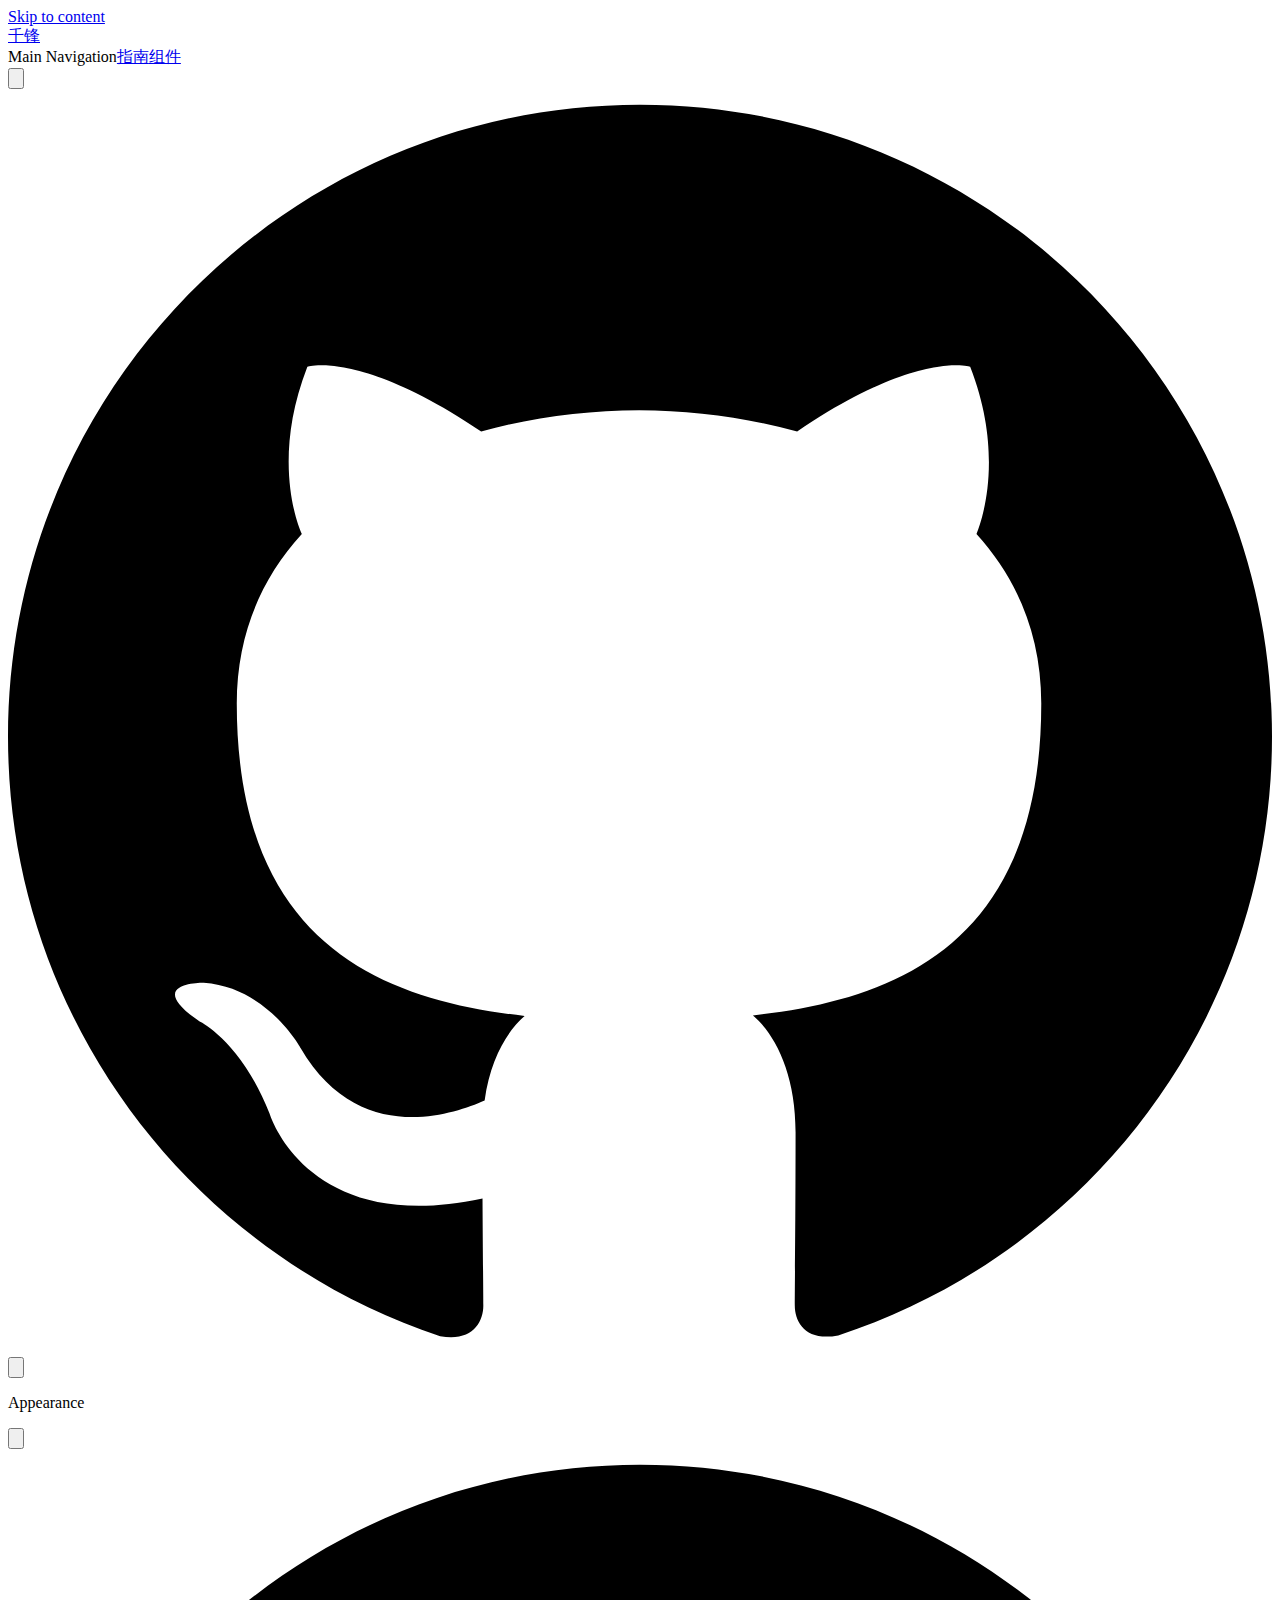
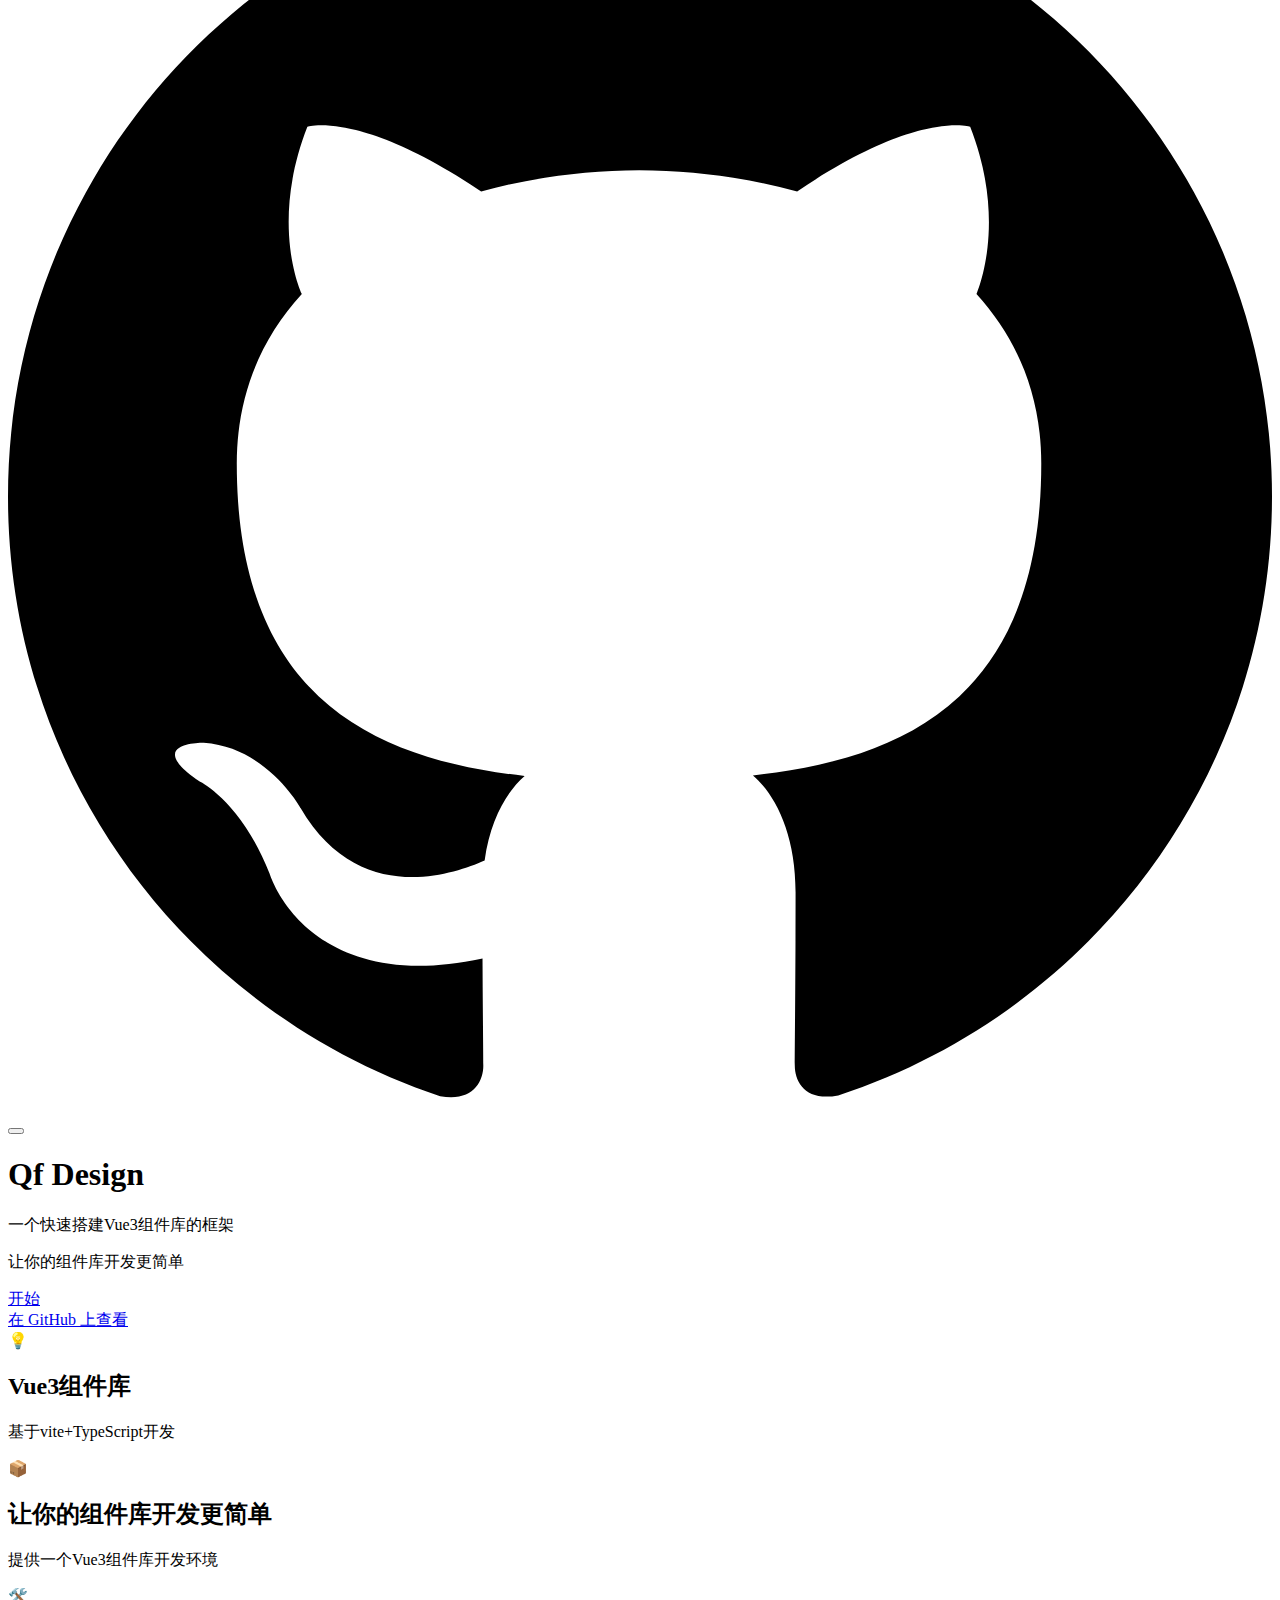
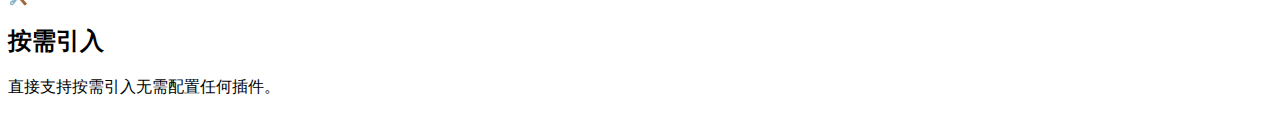
==== index.html @ 6aa97a9f "deploy" ====
<!DOCTYPE html>
<html lang="en-US" dir="ltr">
  <head>
    <meta charset="utf-8">
    <meta name="viewport" content="width=device-width,initial-scale=1">
    <title>Qf Design | 一个快速搭建Vue3组件库的框架</title>
    <meta name="description" content="A VitePress site">
    <link rel="preload stylesheet" href="/docs/assets/style.9207fbe6.css" as="style">
    
    <script type="module" src="/docs/assets/app.7f18fb11.js"></script>
    <link rel="preload" href="/docs/assets/inter-roman-latin.2ed14f66.woff2" as="font" type="font/woff2" crossorigin="">
    <link rel="modulepreload" href="/docs/assets/chunks/framework.ab073e9e.js">
    <link rel="modulepreload" href="/docs/assets/chunks/theme.0a90438f.js">
    <link rel="modulepreload" href="/docs/assets/index.md.1d6c81f4.lean.js">
    <script id="check-dark-light">(()=>{const e=localStorage.getItem("vitepress-theme-appearance")||"",a=window.matchMedia("(prefers-color-scheme: dark)").matches;(!e||e==="auto"?a:e==="dark")&&document.documentElement.classList.add("dark")})();</script>
  </head>
  <body>
    <div id="app"><div class="Layout" data-v-255ec12d><!--[--><!--]--><!--[--><span tabindex="-1" data-v-ae3e3f51></span><a href="#VPContent" class="VPSkipLink visually-hidden" data-v-ae3e3f51> Skip to content </a><!--]--><!----><header class="VPNav" data-v-255ec12d data-v-7e5bc4a5><div class="VPNavBar top" data-v-7e5bc4a5 data-v-0937f67c><div class="container" data-v-0937f67c><div class="title" data-v-0937f67c><div class="VPNavBarTitle" data-v-0937f67c data-v-86d1bed8><a class="title" href="/docs/" data-v-86d1bed8><!--[--><!--]--><!----><!--[-->千锋<!--]--><!--[--><!--]--></a></div></div><div class="content" data-v-0937f67c><div class="curtain" data-v-0937f67c></div><div class="content-body" data-v-0937f67c><!--[--><!--]--><div class="VPNavBarSearch search" style="--vp-meta-key:&#39;Meta&#39;;" data-v-0937f67c><!----></div><nav aria-labelledby="main-nav-aria-label" class="VPNavBarMenu menu" data-v-0937f67c data-v-7f418b0f><span id="main-nav-aria-label" class="visually-hidden" data-v-7f418b0f>Main Navigation</span><!--[--><!--[--><a class="VPLink link VPNavBarMenuLink" href="/docs/guild/installation.html" tabindex="0" data-v-7f418b0f data-v-0b525393><!--[--><span data-v-0b525393>指南</span><!--]--></a><!--]--><!--[--><a class="VPLink link VPNavBarMenuLink" href="/docs/components/button/" tabindex="0" data-v-7f418b0f data-v-0b525393><!--[--><span data-v-0b525393>组件</span><!--]--></a><!--]--><!--]--></nav><!----><div class="VPNavBarAppearance appearance" data-v-0937f67c data-v-f6a63727><button class="VPSwitch VPSwitchAppearance" type="button" role="switch" title="toggle dark mode" aria-checked="false" data-v-f6a63727 data-v-82b282f1 data-v-f3c41672><span class="check" data-v-f3c41672><span class="icon" data-v-f3c41672><!--[--><svg xmlns="http://www.w3.org/2000/svg" aria-hidden="true" focusable="false" viewbox="0 0 24 24" class="sun" data-v-82b282f1><path d="M12,18c-3.3,0-6-2.7-6-6s2.7-6,6-6s6,2.7,6,6S15.3,18,12,18zM12,8c-2.2,0-4,1.8-4,4c0,2.2,1.8,4,4,4c2.2,0,4-1.8,4-4C16,9.8,14.2,8,12,8z"></path><path d="M12,4c-0.6,0-1-0.4-1-1V1c0-0.6,0.4-1,1-1s1,0.4,1,1v2C13,3.6,12.6,4,12,4z"></path><path d="M12,24c-0.6,0-1-0.4-1-1v-2c0-0.6,0.4-1,1-1s1,0.4,1,1v2C13,23.6,12.6,24,12,24z"></path><path d="M5.6,6.6c-0.3,0-0.5-0.1-0.7-0.3L3.5,4.9c-0.4-0.4-0.4-1,0-1.4s1-0.4,1.4,0l1.4,1.4c0.4,0.4,0.4,1,0,1.4C6.2,6.5,5.9,6.6,5.6,6.6z"></path><path d="M19.8,20.8c-0.3,0-0.5-0.1-0.7-0.3l-1.4-1.4c-0.4-0.4-0.4-1,0-1.4s1-0.4,1.4,0l1.4,1.4c0.4,0.4,0.4,1,0,1.4C20.3,20.7,20,20.8,19.8,20.8z"></path><path d="M3,13H1c-0.6,0-1-0.4-1-1s0.4-1,1-1h2c0.6,0,1,0.4,1,1S3.6,13,3,13z"></path><path d="M23,13h-2c-0.6,0-1-0.4-1-1s0.4-1,1-1h2c0.6,0,1,0.4,1,1S23.6,13,23,13z"></path><path d="M4.2,20.8c-0.3,0-0.5-0.1-0.7-0.3c-0.4-0.4-0.4-1,0-1.4l1.4-1.4c0.4-0.4,1-0.4,1.4,0s0.4,1,0,1.4l-1.4,1.4C4.7,20.7,4.5,20.8,4.2,20.8z"></path><path d="M18.4,6.6c-0.3,0-0.5-0.1-0.7-0.3c-0.4-0.4-0.4-1,0-1.4l1.4-1.4c0.4-0.4,1-0.4,1.4,0s0.4,1,0,1.4l-1.4,1.4C18.9,6.5,18.6,6.6,18.4,6.6z"></path></svg><svg xmlns="http://www.w3.org/2000/svg" aria-hidden="true" focusable="false" viewbox="0 0 24 24" class="moon" data-v-82b282f1><path d="M12.1,22c-0.3,0-0.6,0-0.9,0c-5.5-0.5-9.5-5.4-9-10.9c0.4-4.8,4.2-8.6,9-9c0.4,0,0.8,0.2,1,0.5c0.2,0.3,0.2,0.8-0.1,1.1c-2,2.7-1.4,6.4,1.3,8.4c2.1,1.6,5,1.6,7.1,0c0.3-0.2,0.7-0.3,1.1-0.1c0.3,0.2,0.5,0.6,0.5,1c-0.2,2.7-1.5,5.1-3.6,6.8C16.6,21.2,14.4,22,12.1,22zM9.3,4.4c-2.9,1-5,3.6-5.2,6.8c-0.4,4.4,2.8,8.3,7.2,8.7c2.1,0.2,4.2-0.4,5.8-1.8c1.1-0.9,1.9-2.1,2.4-3.4c-2.5,0.9-5.3,0.5-7.5-1.1C9.2,11.4,8.1,7.7,9.3,4.4z"></path></svg><!--]--></span></span></button></div><div class="VPSocialLinks VPNavBarSocialLinks social-links" data-v-0937f67c data-v-0394ad82 data-v-7bc22406><!--[--><a class="VPSocialLink no-icon" href="https://github.com/qddidi/easyest" aria-label="github" target="_blank" rel="noopener" data-v-7bc22406 data-v-f80f8133><svg role="img" viewBox="0 0 24 24" xmlns="http://www.w3.org/2000/svg"><title>GitHub</title><path d="M12 .297c-6.63 0-12 5.373-12 12 0 5.303 3.438 9.8 8.205 11.385.6.113.82-.258.82-.577 0-.285-.01-1.04-.015-2.04-3.338.724-4.042-1.61-4.042-1.61C4.422 18.07 3.633 17.7 3.633 17.7c-1.087-.744.084-.729.084-.729 1.205.084 1.838 1.236 1.838 1.236 1.07 1.835 2.809 1.305 3.495.998.108-.776.417-1.305.76-1.605-2.665-.3-5.466-1.332-5.466-5.93 0-1.31.465-2.38 1.235-3.22-.135-.303-.54-1.523.105-3.176 0 0 1.005-.322 3.3 1.23.96-.267 1.98-.399 3-.405 1.02.006 2.04.138 3 .405 2.28-1.552 3.285-1.23 3.285-1.23.645 1.653.24 2.873.12 3.176.765.84 1.23 1.91 1.23 3.22 0 4.61-2.805 5.625-5.475 5.92.42.36.81 1.096.81 2.22 0 1.606-.015 2.896-.015 3.286 0 .315.21.69.825.57C20.565 22.092 24 17.592 24 12.297c0-6.627-5.373-12-12-12"/></svg></a><!--]--></div><div class="VPFlyout VPNavBarExtra extra" data-v-0937f67c data-v-40855f84 data-v-a7b5672a><button type="button" class="button" aria-haspopup="true" aria-expanded="false" aria-label="extra navigation" data-v-a7b5672a><svg xmlns="http://www.w3.org/2000/svg" aria-hidden="true" focusable="false" viewbox="0 0 24 24" class="icon" data-v-a7b5672a><circle cx="12" cy="12" r="2"></circle><circle cx="19" cy="12" r="2"></circle><circle cx="5" cy="12" r="2"></circle></svg></button><div class="menu" data-v-a7b5672a><div class="VPMenu" data-v-a7b5672a data-v-e7ea1737><!----><!--[--><!--[--><!----><div class="group" data-v-40855f84><div class="item appearance" data-v-40855f84><p class="label" data-v-40855f84>Appearance</p><div class="appearance-action" data-v-40855f84><button class="VPSwitch VPSwitchAppearance" type="button" role="switch" title="toggle dark mode" aria-checked="false" data-v-40855f84 data-v-82b282f1 data-v-f3c41672><span class="check" data-v-f3c41672><span class="icon" data-v-f3c41672><!--[--><svg xmlns="http://www.w3.org/2000/svg" aria-hidden="true" focusable="false" viewbox="0 0 24 24" class="sun" data-v-82b282f1><path d="M12,18c-3.3,0-6-2.7-6-6s2.7-6,6-6s6,2.7,6,6S15.3,18,12,18zM12,8c-2.2,0-4,1.8-4,4c0,2.2,1.8,4,4,4c2.2,0,4-1.8,4-4C16,9.8,14.2,8,12,8z"></path><path d="M12,4c-0.6,0-1-0.4-1-1V1c0-0.6,0.4-1,1-1s1,0.4,1,1v2C13,3.6,12.6,4,12,4z"></path><path d="M12,24c-0.6,0-1-0.4-1-1v-2c0-0.6,0.4-1,1-1s1,0.4,1,1v2C13,23.6,12.6,24,12,24z"></path><path d="M5.6,6.6c-0.3,0-0.5-0.1-0.7-0.3L3.5,4.9c-0.4-0.4-0.4-1,0-1.4s1-0.4,1.4,0l1.4,1.4c0.4,0.4,0.4,1,0,1.4C6.2,6.5,5.9,6.6,5.6,6.6z"></path><path d="M19.8,20.8c-0.3,0-0.5-0.1-0.7-0.3l-1.4-1.4c-0.4-0.4-0.4-1,0-1.4s1-0.4,1.4,0l1.4,1.4c0.4,0.4,0.4,1,0,1.4C20.3,20.7,20,20.8,19.8,20.8z"></path><path d="M3,13H1c-0.6,0-1-0.4-1-1s0.4-1,1-1h2c0.6,0,1,0.4,1,1S3.6,13,3,13z"></path><path d="M23,13h-2c-0.6,0-1-0.4-1-1s0.4-1,1-1h2c0.6,0,1,0.4,1,1S23.6,13,23,13z"></path><path d="M4.2,20.8c-0.3,0-0.5-0.1-0.7-0.3c-0.4-0.4-0.4-1,0-1.4l1.4-1.4c0.4-0.4,1-0.4,1.4,0s0.4,1,0,1.4l-1.4,1.4C4.7,20.7,4.5,20.8,4.2,20.8z"></path><path d="M18.4,6.6c-0.3,0-0.5-0.1-0.7-0.3c-0.4-0.4-0.4-1,0-1.4l1.4-1.4c0.4-0.4,1-0.4,1.4,0s0.4,1,0,1.4l-1.4,1.4C18.9,6.5,18.6,6.6,18.4,6.6z"></path></svg><svg xmlns="http://www.w3.org/2000/svg" aria-hidden="true" focusable="false" viewbox="0 0 24 24" class="moon" data-v-82b282f1><path d="M12.1,22c-0.3,0-0.6,0-0.9,0c-5.5-0.5-9.5-5.4-9-10.9c0.4-4.8,4.2-8.6,9-9c0.4,0,0.8,0.2,1,0.5c0.2,0.3,0.2,0.8-0.1,1.1c-2,2.7-1.4,6.4,1.3,8.4c2.1,1.6,5,1.6,7.1,0c0.3-0.2,0.7-0.3,1.1-0.1c0.3,0.2,0.5,0.6,0.5,1c-0.2,2.7-1.5,5.1-3.6,6.8C16.6,21.2,14.4,22,12.1,22zM9.3,4.4c-2.9,1-5,3.6-5.2,6.8c-0.4,4.4,2.8,8.3,7.2,8.7c2.1,0.2,4.2-0.4,5.8-1.8c1.1-0.9,1.9-2.1,2.4-3.4c-2.5,0.9-5.3,0.5-7.5-1.1C9.2,11.4,8.1,7.7,9.3,4.4z"></path></svg><!--]--></span></span></button></div></div></div><div class="group" data-v-40855f84><div class="item social-links" data-v-40855f84><div class="VPSocialLinks social-links-list" data-v-40855f84 data-v-7bc22406><!--[--><a class="VPSocialLink no-icon" href="https://github.com/qddidi/easyest" aria-label="github" target="_blank" rel="noopener" data-v-7bc22406 data-v-f80f8133><svg role="img" viewBox="0 0 24 24" xmlns="http://www.w3.org/2000/svg"><title>GitHub</title><path d="M12 .297c-6.63 0-12 5.373-12 12 0 5.303 3.438 9.8 8.205 11.385.6.113.82-.258.82-.577 0-.285-.01-1.04-.015-2.04-3.338.724-4.042-1.61-4.042-1.61C4.422 18.07 3.633 17.7 3.633 17.7c-1.087-.744.084-.729.084-.729 1.205.084 1.838 1.236 1.838 1.236 1.07 1.835 2.809 1.305 3.495.998.108-.776.417-1.305.76-1.605-2.665-.3-5.466-1.332-5.466-5.93 0-1.31.465-2.38 1.235-3.22-.135-.303-.54-1.523.105-3.176 0 0 1.005-.322 3.3 1.23.96-.267 1.98-.399 3-.405 1.02.006 2.04.138 3 .405 2.28-1.552 3.285-1.23 3.285-1.23.645 1.653.24 2.873.12 3.176.765.84 1.23 1.91 1.23 3.22 0 4.61-2.805 5.625-5.475 5.92.42.36.81 1.096.81 2.22 0 1.606-.015 2.896-.015 3.286 0 .315.21.69.825.57C20.565 22.092 24 17.592 24 12.297c0-6.627-5.373-12-12-12"/></svg></a><!--]--></div></div></div><!--]--><!--]--></div></div></div><!--[--><!--]--><button type="button" class="VPNavBarHamburger hamburger" aria-label="mobile navigation" aria-expanded="false" aria-controls="VPNavScreen" data-v-0937f67c data-v-e5dd9c1c><span class="container" data-v-e5dd9c1c><span class="top" data-v-e5dd9c1c></span><span class="middle" data-v-e5dd9c1c></span><span class="bottom" data-v-e5dd9c1c></span></span></button></div></div></div></div><!----></header><!----><!----><div class="VPContent is-home" id="VPContent" data-v-255ec12d data-v-669faec9><div class="VPHome" data-v-669faec9 data-v-d82743a8><!--[--><!--]--><div class="VPHero has-image VPHomeHero" data-v-d82743a8 data-v-da5d1713><div class="container" data-v-da5d1713><div class="main" data-v-da5d1713><!--[--><h1 class="name" data-v-da5d1713><span class="clip" data-v-da5d1713>Qf Design</span></h1><p class="text" data-v-da5d1713>一个快速搭建Vue3组件库的框架</p><p class="tagline" data-v-da5d1713>让你的组件库开发更简单</p><!--]--><div class="actions" data-v-da5d1713><!--[--><div class="action" data-v-da5d1713><a class="VPButton medium brand" href="/docs/guild/introduce.html" data-v-da5d1713 data-v-567ba664>开始</a></div><div class="action" data-v-da5d1713><a class="VPButton medium alt" href="https://github.com/qddidi/easyest" target="_blank" rel="noreferrer" data-v-da5d1713 data-v-567ba664>在 GitHub 上查看</a></div><!--]--></div></div><div class="image" data-v-da5d1713><div class="image-container" data-v-da5d1713><div class="image-bg" data-v-da5d1713></div><!--[--><!--[--><!--[--><!----><!----><!--]--><!--]--><!--]--></div></div></div></div><!--[--><!--]--><!--[--><!--]--><div class="VPFeatures VPHomeFeatures" data-v-d82743a8 data-v-39646fad><div class="container" data-v-39646fad><div class="items" data-v-39646fad><!--[--><div class="grid-3 item" data-v-39646fad><div class="VPLink no-icon VPFeature" data-v-39646fad data-v-33086751><!--[--><article class="box" data-v-33086751><div class="icon" data-v-33086751>💡</div><h2 class="title" data-v-33086751>Vue3组件库</h2><p class="details" data-v-33086751>基于vite+TypeScript开发</p><!----></article><!--]--></div></div><div class="grid-3 item" data-v-39646fad><div class="VPLink no-icon VPFeature" data-v-39646fad data-v-33086751><!--[--><article class="box" data-v-33086751><div class="icon" data-v-33086751>📦</div><h2 class="title" data-v-33086751>让你的组件库开发更简单</h2><p class="details" data-v-33086751>提供一个Vue3组件库开发环境</p><!----></article><!--]--></div></div><div class="grid-3 item" data-v-39646fad><div class="VPLink no-icon VPFeature" data-v-39646fad data-v-33086751><!--[--><article class="box" data-v-33086751><div class="icon" data-v-33086751>🛠️</div><h2 class="title" data-v-33086751>按需引入</h2><p class="details" data-v-33086751>直接支持按需引入无需配置任何插件。</p><!----></article><!--]--></div></div><!--]--></div></div></div><!--[--><!--]--><div style="position:relative;" data-v-d82743a8><div></div></div></div></div><!----><!--[--><!--]--></div></div>
    <script>window.__VP_HASH_MAP__=JSON.parse("{\"index.md\":\"1d6c81f4\",\"guild_index.md\":\"e2439c3f\",\"guild_installation.md\":\"ae4b064f\",\"components_button_index.md\":\"c9f81a16\"}");window.__VP_SITE_DATA__=JSON.parse("{\"lang\":\"en-US\",\"dir\":\"ltr\",\"title\":\"VitePress\",\"description\":\"A VitePress site\",\"base\":\"/docs/\",\"head\":[],\"appearance\":true,\"themeConfig\":{\"siteTitle\":\"千锋\",\"nav\":[{\"text\":\"指南\",\"link\":\"/guild/installation\"},{\"text\":\"组件\",\"link\":\"/components/button/\"}],\"sidebar\":{\"/guild/\":[{\"text\":\"基础\",\"items\":[{\"text\":\"安装\",\"link\":\"/guild/installation\"},{\"text\":\"快速开始\",\"link\":\"/guild/quickstart\"}]},{\"text\":\"进阶\",\"items\":[{\"text\":\"xx\",\"link\":\"/xx\"}]}],\"/components/\":[{\"text\":\"基础组件\",\"items\":[{\"text\":\"Button\",\"link\":\"/components/button\"}]}]},\"socialLinks\":[{\"icon\":\"github\",\"link\":\"https://github.com/qddidi/easyest\"}]},\"locales\":{},\"scrollOffset\":90,\"cleanUrls\":false}");</script>
    
  </body>
</html>
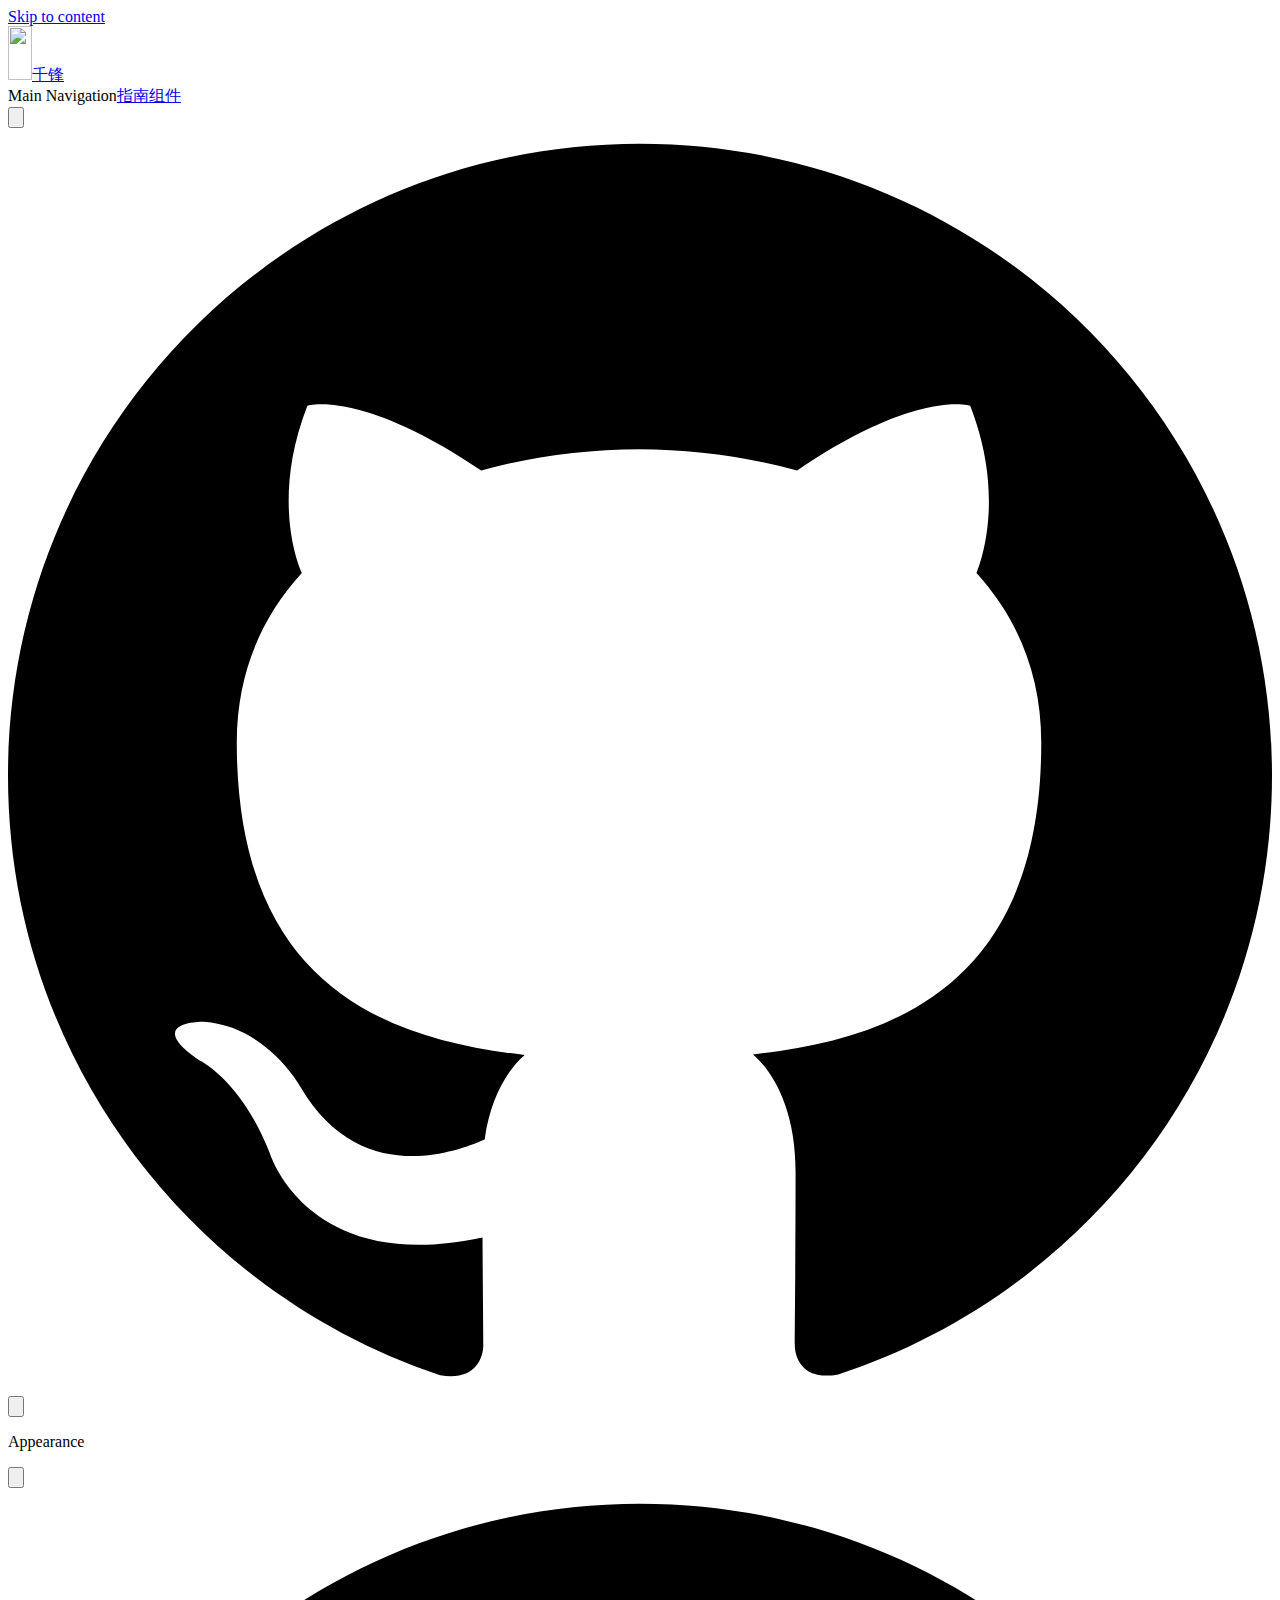
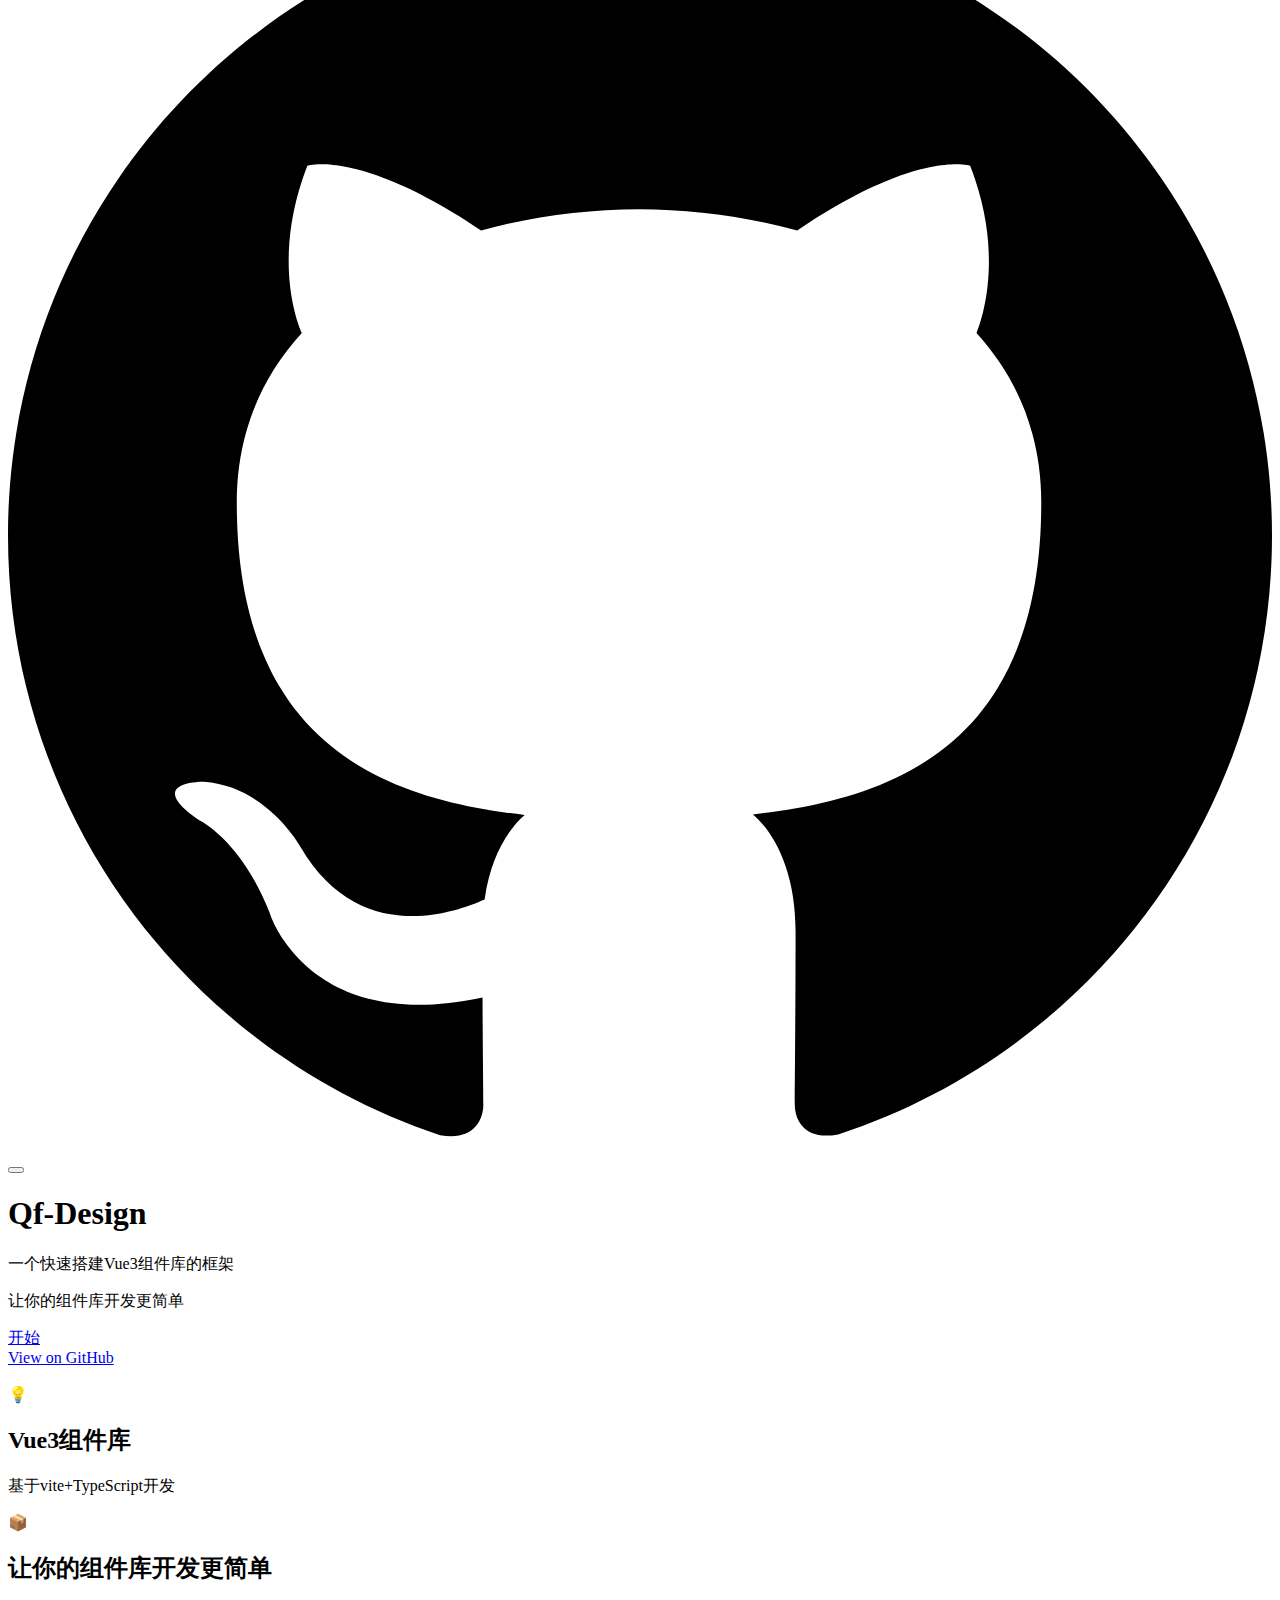
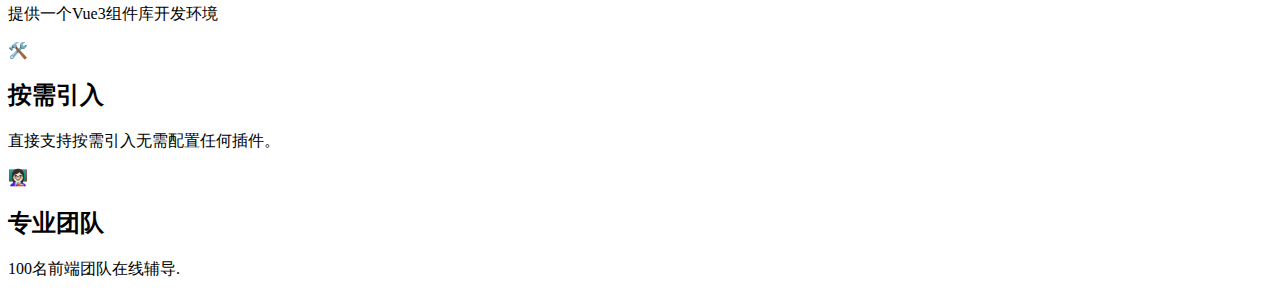
==== commit f5b81237: "deploy" ====
--- a/index.html
+++ b/index.html
@@ -3,20 +3,21 @@
   <head>
     <meta charset="utf-8">
     <meta name="viewport" content="width=device-width,initial-scale=1">
-    <title>Qf Design | 一个快速搭建Vue3组件库的框架</title>
+    <title>qf-design | VitePress</title>
     <meta name="description" content="A VitePress site">
-    <link rel="preload stylesheet" href="/docs/assets/style.9207fbe6.css" as="style">
+    <link rel="preload stylesheet" href="/docs/assets/style.b7a6410f.css" as="style">
     
     <script type="module" src="/docs/assets/app.7f18fb11.js"></script>
     <link rel="preload" href="/docs/assets/inter-roman-latin.2ed14f66.woff2" as="font" type="font/woff2" crossorigin="">
     <link rel="modulepreload" href="/docs/assets/chunks/framework.ab073e9e.js">
     <link rel="modulepreload" href="/docs/assets/chunks/theme.0a90438f.js">
-    <link rel="modulepreload" href="/docs/assets/index.md.1d6c81f4.lean.js">
+    <link rel="modulepreload" href="/docs/assets/index.md.2b18b510.lean.js">
+    <link rel="icon" href="/logo2.png">
     <script id="check-dark-light">(()=>{const e=localStorage.getItem("vitepress-theme-appearance")||"",a=window.matchMedia("(prefers-color-scheme: dark)").matches;(!e||e==="auto"?a:e==="dark")&&document.documentElement.classList.add("dark")})();</script>
   </head>
   <body>
-    <div id="app"><div class="Layout" data-v-255ec12d><!--[--><!--]--><!--[--><span tabindex="-1" data-v-ae3e3f51></span><a href="#VPContent" class="VPSkipLink visually-hidden" data-v-ae3e3f51> Skip to content </a><!--]--><!----><header class="VPNav" data-v-255ec12d data-v-7e5bc4a5><div class="VPNavBar top" data-v-7e5bc4a5 data-v-0937f67c><div class="container" data-v-0937f67c><div class="title" data-v-0937f67c><div class="VPNavBarTitle" data-v-0937f67c data-v-86d1bed8><a class="title" href="/docs/" data-v-86d1bed8><!--[--><!--]--><!----><!--[-->千锋<!--]--><!--[--><!--]--></a></div></div><div class="content" data-v-0937f67c><div class="curtain" data-v-0937f67c></div><div class="content-body" data-v-0937f67c><!--[--><!--]--><div class="VPNavBarSearch search" style="--vp-meta-key:&#39;Meta&#39;;" data-v-0937f67c><!----></div><nav aria-labelledby="main-nav-aria-label" class="VPNavBarMenu menu" data-v-0937f67c data-v-7f418b0f><span id="main-nav-aria-label" class="visually-hidden" data-v-7f418b0f>Main Navigation</span><!--[--><!--[--><a class="VPLink link VPNavBarMenuLink" href="/docs/guild/installation.html" tabindex="0" data-v-7f418b0f data-v-0b525393><!--[--><span data-v-0b525393>指南</span><!--]--></a><!--]--><!--[--><a class="VPLink link VPNavBarMenuLink" href="/docs/components/button/" tabindex="0" data-v-7f418b0f data-v-0b525393><!--[--><span data-v-0b525393>组件</span><!--]--></a><!--]--><!--]--></nav><!----><div class="VPNavBarAppearance appearance" data-v-0937f67c data-v-f6a63727><button class="VPSwitch VPSwitchAppearance" type="button" role="switch" title="toggle dark mode" aria-checked="false" data-v-f6a63727 data-v-82b282f1 data-v-f3c41672><span class="check" data-v-f3c41672><span class="icon" data-v-f3c41672><!--[--><svg xmlns="http://www.w3.org/2000/svg" aria-hidden="true" focusable="false" viewbox="0 0 24 24" class="sun" data-v-82b282f1><path d="M12,18c-3.3,0-6-2.7-6-6s2.7-6,6-6s6,2.7,6,6S15.3,18,12,18zM12,8c-2.2,0-4,1.8-4,4c0,2.2,1.8,4,4,4c2.2,0,4-1.8,4-4C16,9.8,14.2,8,12,8z"></path><path d="M12,4c-0.6,0-1-0.4-1-1V1c0-0.6,0.4-1,1-1s1,0.4,1,1v2C13,3.6,12.6,4,12,4z"></path><path d="M12,24c-0.6,0-1-0.4-1-1v-2c0-0.6,0.4-1,1-1s1,0.4,1,1v2C13,23.6,12.6,24,12,24z"></path><path d="M5.6,6.6c-0.3,0-0.5-0.1-0.7-0.3L3.5,4.9c-0.4-0.4-0.4-1,0-1.4s1-0.4,1.4,0l1.4,1.4c0.4,0.4,0.4,1,0,1.4C6.2,6.5,5.9,6.6,5.6,6.6z"></path><path d="M19.8,20.8c-0.3,0-0.5-0.1-0.7-0.3l-1.4-1.4c-0.4-0.4-0.4-1,0-1.4s1-0.4,1.4,0l1.4,1.4c0.4,0.4,0.4,1,0,1.4C20.3,20.7,20,20.8,19.8,20.8z"></path><path d="M3,13H1c-0.6,0-1-0.4-1-1s0.4-1,1-1h2c0.6,0,1,0.4,1,1S3.6,13,3,13z"></path><path d="M23,13h-2c-0.6,0-1-0.4-1-1s0.4-1,1-1h2c0.6,0,1,0.4,1,1S23.6,13,23,13z"></path><path d="M4.2,20.8c-0.3,0-0.5-0.1-0.7-0.3c-0.4-0.4-0.4-1,0-1.4l1.4-1.4c0.4-0.4,1-0.4,1.4,0s0.4,1,0,1.4l-1.4,1.4C4.7,20.7,4.5,20.8,4.2,20.8z"></path><path d="M18.4,6.6c-0.3,0-0.5-0.1-0.7-0.3c-0.4-0.4-0.4-1,0-1.4l1.4-1.4c0.4-0.4,1-0.4,1.4,0s0.4,1,0,1.4l-1.4,1.4C18.9,6.5,18.6,6.6,18.4,6.6z"></path></svg><svg xmlns="http://www.w3.org/2000/svg" aria-hidden="true" focusable="false" viewbox="0 0 24 24" class="moon" data-v-82b282f1><path d="M12.1,22c-0.3,0-0.6,0-0.9,0c-5.5-0.5-9.5-5.4-9-10.9c0.4-4.8,4.2-8.6,9-9c0.4,0,0.8,0.2,1,0.5c0.2,0.3,0.2,0.8-0.1,1.1c-2,2.7-1.4,6.4,1.3,8.4c2.1,1.6,5,1.6,7.1,0c0.3-0.2,0.7-0.3,1.1-0.1c0.3,0.2,0.5,0.6,0.5,1c-0.2,2.7-1.5,5.1-3.6,6.8C16.6,21.2,14.4,22,12.1,22zM9.3,4.4c-2.9,1-5,3.6-5.2,6.8c-0.4,4.4,2.8,8.3,7.2,8.7c2.1,0.2,4.2-0.4,5.8-1.8c1.1-0.9,1.9-2.1,2.4-3.4c-2.5,0.9-5.3,0.5-7.5-1.1C9.2,11.4,8.1,7.7,9.3,4.4z"></path></svg><!--]--></span></span></button></div><div class="VPSocialLinks VPNavBarSocialLinks social-links" data-v-0937f67c data-v-0394ad82 data-v-7bc22406><!--[--><a class="VPSocialLink no-icon" href="https://github.com/qddidi/easyest" aria-label="github" target="_blank" rel="noopener" data-v-7bc22406 data-v-f80f8133><svg role="img" viewBox="0 0 24 24" xmlns="http://www.w3.org/2000/svg"><title>GitHub</title><path d="M12 .297c-6.63 0-12 5.373-12 12 0 5.303 3.438 9.8 8.205 11.385.6.113.82-.258.82-.577 0-.285-.01-1.04-.015-2.04-3.338.724-4.042-1.61-4.042-1.61C4.422 18.07 3.633 17.7 3.633 17.7c-1.087-.744.084-.729.084-.729 1.205.084 1.838 1.236 1.838 1.236 1.07 1.835 2.809 1.305 3.495.998.108-.776.417-1.305.76-1.605-2.665-.3-5.466-1.332-5.466-5.93 0-1.31.465-2.38 1.235-3.22-.135-.303-.54-1.523.105-3.176 0 0 1.005-.322 3.3 1.23.96-.267 1.98-.399 3-.405 1.02.006 2.04.138 3 .405 2.28-1.552 3.285-1.23 3.285-1.23.645 1.653.24 2.873.12 3.176.765.84 1.23 1.91 1.23 3.22 0 4.61-2.805 5.625-5.475 5.92.42.36.81 1.096.81 2.22 0 1.606-.015 2.896-.015 3.286 0 .315.21.69.825.57C20.565 22.092 24 17.592 24 12.297c0-6.627-5.373-12-12-12"/></svg></a><!--]--></div><div class="VPFlyout VPNavBarExtra extra" data-v-0937f67c data-v-40855f84 data-v-a7b5672a><button type="button" class="button" aria-haspopup="true" aria-expanded="false" aria-label="extra navigation" data-v-a7b5672a><svg xmlns="http://www.w3.org/2000/svg" aria-hidden="true" focusable="false" viewbox="0 0 24 24" class="icon" data-v-a7b5672a><circle cx="12" cy="12" r="2"></circle><circle cx="19" cy="12" r="2"></circle><circle cx="5" cy="12" r="2"></circle></svg></button><div class="menu" data-v-a7b5672a><div class="VPMenu" data-v-a7b5672a data-v-e7ea1737><!----><!--[--><!--[--><!----><div class="group" data-v-40855f84><div class="item appearance" data-v-40855f84><p class="label" data-v-40855f84>Appearance</p><div class="appearance-action" data-v-40855f84><button class="VPSwitch VPSwitchAppearance" type="button" role="switch" title="toggle dark mode" aria-checked="false" data-v-40855f84 data-v-82b282f1 data-v-f3c41672><span class="check" data-v-f3c41672><span class="icon" data-v-f3c41672><!--[--><svg xmlns="http://www.w3.org/2000/svg" aria-hidden="true" focusable="false" viewbox="0 0 24 24" class="sun" data-v-82b282f1><path d="M12,18c-3.3,0-6-2.7-6-6s2.7-6,6-6s6,2.7,6,6S15.3,18,12,18zM12,8c-2.2,0-4,1.8-4,4c0,2.2,1.8,4,4,4c2.2,0,4-1.8,4-4C16,9.8,14.2,8,12,8z"></path><path d="M12,4c-0.6,0-1-0.4-1-1V1c0-0.6,0.4-1,1-1s1,0.4,1,1v2C13,3.6,12.6,4,12,4z"></path><path d="M12,24c-0.6,0-1-0.4-1-1v-2c0-0.6,0.4-1,1-1s1,0.4,1,1v2C13,23.6,12.6,24,12,24z"></path><path d="M5.6,6.6c-0.3,0-0.5-0.1-0.7-0.3L3.5,4.9c-0.4-0.4-0.4-1,0-1.4s1-0.4,1.4,0l1.4,1.4c0.4,0.4,0.4,1,0,1.4C6.2,6.5,5.9,6.6,5.6,6.6z"></path><path d="M19.8,20.8c-0.3,0-0.5-0.1-0.7-0.3l-1.4-1.4c-0.4-0.4-0.4-1,0-1.4s1-0.4,1.4,0l1.4,1.4c0.4,0.4,0.4,1,0,1.4C20.3,20.7,20,20.8,19.8,20.8z"></path><path d="M3,13H1c-0.6,0-1-0.4-1-1s0.4-1,1-1h2c0.6,0,1,0.4,1,1S3.6,13,3,13z"></path><path d="M23,13h-2c-0.6,0-1-0.4-1-1s0.4-1,1-1h2c0.6,0,1,0.4,1,1S23.6,13,23,13z"></path><path d="M4.2,20.8c-0.3,0-0.5-0.1-0.7-0.3c-0.4-0.4-0.4-1,0-1.4l1.4-1.4c0.4-0.4,1-0.4,1.4,0s0.4,1,0,1.4l-1.4,1.4C4.7,20.7,4.5,20.8,4.2,20.8z"></path><path d="M18.4,6.6c-0.3,0-0.5-0.1-0.7-0.3c-0.4-0.4-0.4-1,0-1.4l1.4-1.4c0.4-0.4,1-0.4,1.4,0s0.4,1,0,1.4l-1.4,1.4C18.9,6.5,18.6,6.6,18.4,6.6z"></path></svg><svg xmlns="http://www.w3.org/2000/svg" aria-hidden="true" focusable="false" viewbox="0 0 24 24" class="moon" data-v-82b282f1><path d="M12.1,22c-0.3,0-0.6,0-0.9,0c-5.5-0.5-9.5-5.4-9-10.9c0.4-4.8,4.2-8.6,9-9c0.4,0,0.8,0.2,1,0.5c0.2,0.3,0.2,0.8-0.1,1.1c-2,2.7-1.4,6.4,1.3,8.4c2.1,1.6,5,1.6,7.1,0c0.3-0.2,0.7-0.3,1.1-0.1c0.3,0.2,0.5,0.6,0.5,1c-0.2,2.7-1.5,5.1-3.6,6.8C16.6,21.2,14.4,22,12.1,22zM9.3,4.4c-2.9,1-5,3.6-5.2,6.8c-0.4,4.4,2.8,8.3,7.2,8.7c2.1,0.2,4.2-0.4,5.8-1.8c1.1-0.9,1.9-2.1,2.4-3.4c-2.5,0.9-5.3,0.5-7.5-1.1C9.2,11.4,8.1,7.7,9.3,4.4z"></path></svg><!--]--></span></span></button></div></div></div><div class="group" data-v-40855f84><div class="item social-links" data-v-40855f84><div class="VPSocialLinks social-links-list" data-v-40855f84 data-v-7bc22406><!--[--><a class="VPSocialLink no-icon" href="https://github.com/qddidi/easyest" aria-label="github" target="_blank" rel="noopener" data-v-7bc22406 data-v-f80f8133><svg role="img" viewBox="0 0 24 24" xmlns="http://www.w3.org/2000/svg"><title>GitHub</title><path d="M12 .297c-6.63 0-12 5.373-12 12 0 5.303 3.438 9.8 8.205 11.385.6.113.82-.258.82-.577 0-.285-.01-1.04-.015-2.04-3.338.724-4.042-1.61-4.042-1.61C4.422 18.07 3.633 17.7 3.633 17.7c-1.087-.744.084-.729.084-.729 1.205.084 1.838 1.236 1.838 1.236 1.07 1.835 2.809 1.305 3.495.998.108-.776.417-1.305.76-1.605-2.665-.3-5.466-1.332-5.466-5.93 0-1.31.465-2.38 1.235-3.22-.135-.303-.54-1.523.105-3.176 0 0 1.005-.322 3.3 1.23.96-.267 1.98-.399 3-.405 1.02.006 2.04.138 3 .405 2.28-1.552 3.285-1.23 3.285-1.23.645 1.653.24 2.873.12 3.176.765.84 1.23 1.91 1.23 3.22 0 4.61-2.805 5.625-5.475 5.92.42.36.81 1.096.81 2.22 0 1.606-.015 2.896-.015 3.286 0 .315.21.69.825.57C20.565 22.092 24 17.592 24 12.297c0-6.627-5.373-12-12-12"/></svg></a><!--]--></div></div></div><!--]--><!--]--></div></div></div><!--[--><!--]--><button type="button" class="VPNavBarHamburger hamburger" aria-label="mobile navigation" aria-expanded="false" aria-controls="VPNavScreen" data-v-0937f67c data-v-e5dd9c1c><span class="container" data-v-e5dd9c1c><span class="top" data-v-e5dd9c1c></span><span class="middle" data-v-e5dd9c1c></span><span class="bottom" data-v-e5dd9c1c></span></span></button></div></div></div></div><!----></header><!----><!----><div class="VPContent is-home" id="VPContent" data-v-255ec12d data-v-669faec9><div class="VPHome" data-v-669faec9 data-v-d82743a8><!--[--><!--]--><div class="VPHero has-image VPHomeHero" data-v-d82743a8 data-v-da5d1713><div class="container" data-v-da5d1713><div class="main" data-v-da5d1713><!--[--><h1 class="name" data-v-da5d1713><span class="clip" data-v-da5d1713>Qf Design</span></h1><p class="text" data-v-da5d1713>一个快速搭建Vue3组件库的框架</p><p class="tagline" data-v-da5d1713>让你的组件库开发更简单</p><!--]--><div class="actions" data-v-da5d1713><!--[--><div class="action" data-v-da5d1713><a class="VPButton medium brand" href="/docs/guild/introduce.html" data-v-da5d1713 data-v-567ba664>开始</a></div><div class="action" data-v-da5d1713><a class="VPButton medium alt" href="https://github.com/qddidi/easyest" target="_blank" rel="noreferrer" data-v-da5d1713 data-v-567ba664>在 GitHub 上查看</a></div><!--]--></div></div><div class="image" data-v-da5d1713><div class="image-container" data-v-da5d1713><div class="image-bg" data-v-da5d1713></div><!--[--><!--[--><!--[--><!----><!----><!--]--><!--]--><!--]--></div></div></div></div><!--[--><!--]--><!--[--><!--]--><div class="VPFeatures VPHomeFeatures" data-v-d82743a8 data-v-39646fad><div class="container" data-v-39646fad><div class="items" data-v-39646fad><!--[--><div class="grid-3 item" data-v-39646fad><div class="VPLink no-icon VPFeature" data-v-39646fad data-v-33086751><!--[--><article class="box" data-v-33086751><div class="icon" data-v-33086751>💡</div><h2 class="title" data-v-33086751>Vue3组件库</h2><p class="details" data-v-33086751>基于vite+TypeScript开发</p><!----></article><!--]--></div></div><div class="grid-3 item" data-v-39646fad><div class="VPLink no-icon VPFeature" data-v-39646fad data-v-33086751><!--[--><article class="box" data-v-33086751><div class="icon" data-v-33086751>📦</div><h2 class="title" data-v-33086751>让你的组件库开发更简单</h2><p class="details" data-v-33086751>提供一个Vue3组件库开发环境</p><!----></article><!--]--></div></div><div class="grid-3 item" data-v-39646fad><div class="VPLink no-icon VPFeature" data-v-39646fad data-v-33086751><!--[--><article class="box" data-v-33086751><div class="icon" data-v-33086751>🛠️</div><h2 class="title" data-v-33086751>按需引入</h2><p class="details" data-v-33086751>直接支持按需引入无需配置任何插件。</p><!----></article><!--]--></div></div><!--]--></div></div></div><!--[--><!--]--><div style="position:relative;" data-v-d82743a8><div></div></div></div></div><!----><!--[--><!--]--></div></div>
-    <script>window.__VP_HASH_MAP__=JSON.parse("{\"index.md\":\"1d6c81f4\",\"guild_index.md\":\"e2439c3f\",\"guild_installation.md\":\"ae4b064f\",\"components_button_index.md\":\"c9f81a16\"}");window.__VP_SITE_DATA__=JSON.parse("{\"lang\":\"en-US\",\"dir\":\"ltr\",\"title\":\"VitePress\",\"description\":\"A VitePress site\",\"base\":\"/docs/\",\"head\":[],\"appearance\":true,\"themeConfig\":{\"siteTitle\":\"千锋\",\"nav\":[{\"text\":\"指南\",\"link\":\"/guild/installation\"},{\"text\":\"组件\",\"link\":\"/components/button/\"}],\"sidebar\":{\"/guild/\":[{\"text\":\"基础\",\"items\":[{\"text\":\"安装\",\"link\":\"/guild/installation\"},{\"text\":\"快速开始\",\"link\":\"/guild/quickstart\"}]},{\"text\":\"进阶\",\"items\":[{\"text\":\"xx\",\"link\":\"/xx\"}]}],\"/components/\":[{\"text\":\"基础组件\",\"items\":[{\"text\":\"Button\",\"link\":\"/components/button\"}]}]},\"socialLinks\":[{\"icon\":\"github\",\"link\":\"https://github.com/qddidi/easyest\"}]},\"locales\":{},\"scrollOffset\":90,\"cleanUrls\":false}");</script>
+    <div id="app"><div class="Layout" data-v-255ec12d><!--[--><!--]--><!--[--><span tabindex="-1" data-v-ae3e3f51></span><a href="#VPContent" class="VPSkipLink visually-hidden" data-v-ae3e3f51> Skip to content </a><!--]--><!----><header class="VPNav" data-v-255ec12d data-v-7e5bc4a5><div class="VPNavBar top" data-v-7e5bc4a5 data-v-0937f67c><div class="container" data-v-0937f67c><div class="title" data-v-0937f67c><div class="VPNavBarTitle" data-v-0937f67c data-v-86d1bed8><a class="title" href="/docs/" data-v-86d1bed8><!--[--><!--]--><!--[--><img class="VPImage logo" src="/docs/logo2.png" width="24" height="54" alt data-v-8426fc1a><!--]--><!--[-->千锋<!--]--><!--[--><!--]--></a></div></div><div class="content" data-v-0937f67c><div class="curtain" data-v-0937f67c></div><div class="content-body" data-v-0937f67c><!--[--><!--]--><div class="VPNavBarSearch search" style="--vp-meta-key:&#39;Meta&#39;;" data-v-0937f67c><!----></div><nav aria-labelledby="main-nav-aria-label" class="VPNavBarMenu menu" data-v-0937f67c data-v-7f418b0f><span id="main-nav-aria-label" class="visually-hidden" data-v-7f418b0f>Main Navigation</span><!--[--><!--[--><a class="VPLink link VPNavBarMenuLink" href="/docs/guild/installation.html" tabindex="0" data-v-7f418b0f data-v-0b525393><!--[--><span data-v-0b525393>指南</span><!--]--></a><!--]--><!--[--><a class="VPLink link VPNavBarMenuLink" href="/docs/components/button/" tabindex="0" data-v-7f418b0f data-v-0b525393><!--[--><span data-v-0b525393>组件</span><!--]--></a><!--]--><!--]--></nav><!----><div class="VPNavBarAppearance appearance" data-v-0937f67c data-v-f6a63727><button class="VPSwitch VPSwitchAppearance" type="button" role="switch" title="toggle dark mode" aria-checked="false" data-v-f6a63727 data-v-82b282f1 data-v-f3c41672><span class="check" data-v-f3c41672><span class="icon" data-v-f3c41672><!--[--><svg xmlns="http://www.w3.org/2000/svg" aria-hidden="true" focusable="false" viewbox="0 0 24 24" class="sun" data-v-82b282f1><path d="M12,18c-3.3,0-6-2.7-6-6s2.7-6,6-6s6,2.7,6,6S15.3,18,12,18zM12,8c-2.2,0-4,1.8-4,4c0,2.2,1.8,4,4,4c2.2,0,4-1.8,4-4C16,9.8,14.2,8,12,8z"></path><path d="M12,4c-0.6,0-1-0.4-1-1V1c0-0.6,0.4-1,1-1s1,0.4,1,1v2C13,3.6,12.6,4,12,4z"></path><path d="M12,24c-0.6,0-1-0.4-1-1v-2c0-0.6,0.4-1,1-1s1,0.4,1,1v2C13,23.6,12.6,24,12,24z"></path><path d="M5.6,6.6c-0.3,0-0.5-0.1-0.7-0.3L3.5,4.9c-0.4-0.4-0.4-1,0-1.4s1-0.4,1.4,0l1.4,1.4c0.4,0.4,0.4,1,0,1.4C6.2,6.5,5.9,6.6,5.6,6.6z"></path><path d="M19.8,20.8c-0.3,0-0.5-0.1-0.7-0.3l-1.4-1.4c-0.4-0.4-0.4-1,0-1.4s1-0.4,1.4,0l1.4,1.4c0.4,0.4,0.4,1,0,1.4C20.3,20.7,20,20.8,19.8,20.8z"></path><path d="M3,13H1c-0.6,0-1-0.4-1-1s0.4-1,1-1h2c0.6,0,1,0.4,1,1S3.6,13,3,13z"></path><path d="M23,13h-2c-0.6,0-1-0.4-1-1s0.4-1,1-1h2c0.6,0,1,0.4,1,1S23.6,13,23,13z"></path><path d="M4.2,20.8c-0.3,0-0.5-0.1-0.7-0.3c-0.4-0.4-0.4-1,0-1.4l1.4-1.4c0.4-0.4,1-0.4,1.4,0s0.4,1,0,1.4l-1.4,1.4C4.7,20.7,4.5,20.8,4.2,20.8z"></path><path d="M18.4,6.6c-0.3,0-0.5-0.1-0.7-0.3c-0.4-0.4-0.4-1,0-1.4l1.4-1.4c0.4-0.4,1-0.4,1.4,0s0.4,1,0,1.4l-1.4,1.4C18.9,6.5,18.6,6.6,18.4,6.6z"></path></svg><svg xmlns="http://www.w3.org/2000/svg" aria-hidden="true" focusable="false" viewbox="0 0 24 24" class="moon" data-v-82b282f1><path d="M12.1,22c-0.3,0-0.6,0-0.9,0c-5.5-0.5-9.5-5.4-9-10.9c0.4-4.8,4.2-8.6,9-9c0.4,0,0.8,0.2,1,0.5c0.2,0.3,0.2,0.8-0.1,1.1c-2,2.7-1.4,6.4,1.3,8.4c2.1,1.6,5,1.6,7.1,0c0.3-0.2,0.7-0.3,1.1-0.1c0.3,0.2,0.5,0.6,0.5,1c-0.2,2.7-1.5,5.1-3.6,6.8C16.6,21.2,14.4,22,12.1,22zM9.3,4.4c-2.9,1-5,3.6-5.2,6.8c-0.4,4.4,2.8,8.3,7.2,8.7c2.1,0.2,4.2-0.4,5.8-1.8c1.1-0.9,1.9-2.1,2.4-3.4c-2.5,0.9-5.3,0.5-7.5-1.1C9.2,11.4,8.1,7.7,9.3,4.4z"></path></svg><!--]--></span></span></button></div><div class="VPSocialLinks VPNavBarSocialLinks social-links" data-v-0937f67c data-v-0394ad82 data-v-7bc22406><!--[--><a class="VPSocialLink no-icon" href="https://github.com/qf-design-test/qf-design-test/tree/main" aria-label="github" target="_blank" rel="noopener" data-v-7bc22406 data-v-f80f8133><svg role="img" viewBox="0 0 24 24" xmlns="http://www.w3.org/2000/svg"><title>GitHub</title><path d="M12 .297c-6.63 0-12 5.373-12 12 0 5.303 3.438 9.8 8.205 11.385.6.113.82-.258.82-.577 0-.285-.01-1.04-.015-2.04-3.338.724-4.042-1.61-4.042-1.61C4.422 18.07 3.633 17.7 3.633 17.7c-1.087-.744.084-.729.084-.729 1.205.084 1.838 1.236 1.838 1.236 1.07 1.835 2.809 1.305 3.495.998.108-.776.417-1.305.76-1.605-2.665-.3-5.466-1.332-5.466-5.93 0-1.31.465-2.38 1.235-3.22-.135-.303-.54-1.523.105-3.176 0 0 1.005-.322 3.3 1.23.96-.267 1.98-.399 3-.405 1.02.006 2.04.138 3 .405 2.28-1.552 3.285-1.23 3.285-1.23.645 1.653.24 2.873.12 3.176.765.84 1.23 1.91 1.23 3.22 0 4.61-2.805 5.625-5.475 5.92.42.36.81 1.096.81 2.22 0 1.606-.015 2.896-.015 3.286 0 .315.21.69.825.57C20.565 22.092 24 17.592 24 12.297c0-6.627-5.373-12-12-12"/></svg></a><!--]--></div><div class="VPFlyout VPNavBarExtra extra" data-v-0937f67c data-v-40855f84 data-v-a7b5672a><button type="button" class="button" aria-haspopup="true" aria-expanded="false" aria-label="extra navigation" data-v-a7b5672a><svg xmlns="http://www.w3.org/2000/svg" aria-hidden="true" focusable="false" viewbox="0 0 24 24" class="icon" data-v-a7b5672a><circle cx="12" cy="12" r="2"></circle><circle cx="19" cy="12" r="2"></circle><circle cx="5" cy="12" r="2"></circle></svg></button><div class="menu" data-v-a7b5672a><div class="VPMenu" data-v-a7b5672a data-v-e7ea1737><!----><!--[--><!--[--><!----><div class="group" data-v-40855f84><div class="item appearance" data-v-40855f84><p class="label" data-v-40855f84>Appearance</p><div class="appearance-action" data-v-40855f84><button class="VPSwitch VPSwitchAppearance" type="button" role="switch" title="toggle dark mode" aria-checked="false" data-v-40855f84 data-v-82b282f1 data-v-f3c41672><span class="check" data-v-f3c41672><span class="icon" data-v-f3c41672><!--[--><svg xmlns="http://www.w3.org/2000/svg" aria-hidden="true" focusable="false" viewbox="0 0 24 24" class="sun" data-v-82b282f1><path d="M12,18c-3.3,0-6-2.7-6-6s2.7-6,6-6s6,2.7,6,6S15.3,18,12,18zM12,8c-2.2,0-4,1.8-4,4c0,2.2,1.8,4,4,4c2.2,0,4-1.8,4-4C16,9.8,14.2,8,12,8z"></path><path d="M12,4c-0.6,0-1-0.4-1-1V1c0-0.6,0.4-1,1-1s1,0.4,1,1v2C13,3.6,12.6,4,12,4z"></path><path d="M12,24c-0.6,0-1-0.4-1-1v-2c0-0.6,0.4-1,1-1s1,0.4,1,1v2C13,23.6,12.6,24,12,24z"></path><path d="M5.6,6.6c-0.3,0-0.5-0.1-0.7-0.3L3.5,4.9c-0.4-0.4-0.4-1,0-1.4s1-0.4,1.4,0l1.4,1.4c0.4,0.4,0.4,1,0,1.4C6.2,6.5,5.9,6.6,5.6,6.6z"></path><path d="M19.8,20.8c-0.3,0-0.5-0.1-0.7-0.3l-1.4-1.4c-0.4-0.4-0.4-1,0-1.4s1-0.4,1.4,0l1.4,1.4c0.4,0.4,0.4,1,0,1.4C20.3,20.7,20,20.8,19.8,20.8z"></path><path d="M3,13H1c-0.6,0-1-0.4-1-1s0.4-1,1-1h2c0.6,0,1,0.4,1,1S3.6,13,3,13z"></path><path d="M23,13h-2c-0.6,0-1-0.4-1-1s0.4-1,1-1h2c0.6,0,1,0.4,1,1S23.6,13,23,13z"></path><path d="M4.2,20.8c-0.3,0-0.5-0.1-0.7-0.3c-0.4-0.4-0.4-1,0-1.4l1.4-1.4c0.4-0.4,1-0.4,1.4,0s0.4,1,0,1.4l-1.4,1.4C4.7,20.7,4.5,20.8,4.2,20.8z"></path><path d="M18.4,6.6c-0.3,0-0.5-0.1-0.7-0.3c-0.4-0.4-0.4-1,0-1.4l1.4-1.4c0.4-0.4,1-0.4,1.4,0s0.4,1,0,1.4l-1.4,1.4C18.9,6.5,18.6,6.6,18.4,6.6z"></path></svg><svg xmlns="http://www.w3.org/2000/svg" aria-hidden="true" focusable="false" viewbox="0 0 24 24" class="moon" data-v-82b282f1><path d="M12.1,22c-0.3,0-0.6,0-0.9,0c-5.5-0.5-9.5-5.4-9-10.9c0.4-4.8,4.2-8.6,9-9c0.4,0,0.8,0.2,1,0.5c0.2,0.3,0.2,0.8-0.1,1.1c-2,2.7-1.4,6.4,1.3,8.4c2.1,1.6,5,1.6,7.1,0c0.3-0.2,0.7-0.3,1.1-0.1c0.3,0.2,0.5,0.6,0.5,1c-0.2,2.7-1.5,5.1-3.6,6.8C16.6,21.2,14.4,22,12.1,22zM9.3,4.4c-2.9,1-5,3.6-5.2,6.8c-0.4,4.4,2.8,8.3,7.2,8.7c2.1,0.2,4.2-0.4,5.8-1.8c1.1-0.9,1.9-2.1,2.4-3.4c-2.5,0.9-5.3,0.5-7.5-1.1C9.2,11.4,8.1,7.7,9.3,4.4z"></path></svg><!--]--></span></span></button></div></div></div><div class="group" data-v-40855f84><div class="item social-links" data-v-40855f84><div class="VPSocialLinks social-links-list" data-v-40855f84 data-v-7bc22406><!--[--><a class="VPSocialLink no-icon" href="https://github.com/qf-design-test/qf-design-test/tree/main" aria-label="github" target="_blank" rel="noopener" data-v-7bc22406 data-v-f80f8133><svg role="img" viewBox="0 0 24 24" xmlns="http://www.w3.org/2000/svg"><title>GitHub</title><path d="M12 .297c-6.63 0-12 5.373-12 12 0 5.303 3.438 9.8 8.205 11.385.6.113.82-.258.82-.577 0-.285-.01-1.04-.015-2.04-3.338.724-4.042-1.61-4.042-1.61C4.422 18.07 3.633 17.7 3.633 17.7c-1.087-.744.084-.729.084-.729 1.205.084 1.838 1.236 1.838 1.236 1.07 1.835 2.809 1.305 3.495.998.108-.776.417-1.305.76-1.605-2.665-.3-5.466-1.332-5.466-5.93 0-1.31.465-2.38 1.235-3.22-.135-.303-.54-1.523.105-3.176 0 0 1.005-.322 3.3 1.23.96-.267 1.98-.399 3-.405 1.02.006 2.04.138 3 .405 2.28-1.552 3.285-1.23 3.285-1.23.645 1.653.24 2.873.12 3.176.765.84 1.23 1.91 1.23 3.22 0 4.61-2.805 5.625-5.475 5.92.42.36.81 1.096.81 2.22 0 1.606-.015 2.896-.015 3.286 0 .315.21.69.825.57C20.565 22.092 24 17.592 24 12.297c0-6.627-5.373-12-12-12"/></svg></a><!--]--></div></div></div><!--]--><!--]--></div></div></div><!--[--><!--]--><button type="button" class="VPNavBarHamburger hamburger" aria-label="mobile navigation" aria-expanded="false" aria-controls="VPNavScreen" data-v-0937f67c data-v-e5dd9c1c><span class="container" data-v-e5dd9c1c><span class="top" data-v-e5dd9c1c></span><span class="middle" data-v-e5dd9c1c></span><span class="bottom" data-v-e5dd9c1c></span></span></button></div></div></div></div><!----></header><!----><!----><div class="VPContent is-home" id="VPContent" data-v-255ec12d data-v-669faec9><div class="VPHome" data-v-669faec9 data-v-d82743a8><!--[--><!--]--><div class="VPHero has-image VPHomeHero" data-v-d82743a8 data-v-da5d1713><div class="container" data-v-da5d1713><div class="main" data-v-da5d1713><!--[--><h1 class="name" data-v-da5d1713><span class="clip" data-v-da5d1713>Qf-Design</span></h1><p class="text" data-v-da5d1713>一个快速搭建Vue3组件库的框架</p><p class="tagline" data-v-da5d1713>让你的组件库开发更简单</p><!--]--><div class="actions" data-v-da5d1713><!--[--><div class="action" data-v-da5d1713><a class="VPButton medium brand" href="/docs/guild/installation.html" data-v-da5d1713 data-v-567ba664>开始</a></div><div class="action" data-v-da5d1713><a class="VPButton medium alt" href="https://github.com/qf-design-test/qf-design-test/tree/main" target="_blank" rel="noreferrer" data-v-da5d1713 data-v-567ba664>View on GitHub</a></div><!--]--></div></div><div class="image" data-v-da5d1713><div class="image-container" data-v-da5d1713><div class="image-bg" data-v-da5d1713></div><!--[--><!--[--><img class="VPImage image-src" src="/docs/logo2.png" alt data-v-8426fc1a><!--]--><!--]--></div></div></div></div><!--[--><!--]--><!--[--><!--]--><div class="VPFeatures VPHomeFeatures" data-v-d82743a8 data-v-39646fad><div class="container" data-v-39646fad><div class="items" data-v-39646fad><!--[--><div class="grid-4 item" data-v-39646fad><div class="VPLink no-icon VPFeature" data-v-39646fad data-v-33086751><!--[--><article class="box" data-v-33086751><div class="icon" data-v-33086751>💡</div><h2 class="title" data-v-33086751>Vue3组件库</h2><p class="details" data-v-33086751>基于vite+TypeScript开发</p><!----></article><!--]--></div></div><div class="grid-4 item" data-v-39646fad><div class="VPLink no-icon VPFeature" data-v-39646fad data-v-33086751><!--[--><article class="box" data-v-33086751><div class="icon" data-v-33086751>📦</div><h2 class="title" data-v-33086751>让你的组件库开发更简单</h2><p class="details" data-v-33086751>提供一个Vue3组件库开发环境</p><!----></article><!--]--></div></div><div class="grid-4 item" data-v-39646fad><div class="VPLink no-icon VPFeature" data-v-39646fad data-v-33086751><!--[--><article class="box" data-v-33086751><div class="icon" data-v-33086751>🛠️</div><h2 class="title" data-v-33086751>按需引入</h2><p class="details" data-v-33086751>直接支持按需引入无需配置任何插件。</p><!----></article><!--]--></div></div><div class="grid-4 item" data-v-39646fad><div class="VPLink no-icon VPFeature" data-v-39646fad data-v-33086751><!--[--><article class="box" data-v-33086751><div class="icon" data-v-33086751>👩🏻‍🏫</div><h2 class="title" data-v-33086751>专业团队</h2><p class="details" data-v-33086751>100名前端团队在线辅导.</p><!----></article><!--]--></div></div><!--]--></div></div></div><!--[--><!--]--><div style="position:relative;" data-v-d82743a8><div></div></div></div></div><!----><!--[--><!--]--></div></div>
+    <script>window.__VP_HASH_MAP__=JSON.parse("{\"index.md\":\"2b18b510\",\"components_button_index.md\":\"c9f81a16\",\"guild_index.md\":\"e2439c3f\",\"guild_installation.md\":\"bb742f5a\"}");window.__VP_SITE_DATA__=JSON.parse("{\"lang\":\"en-US\",\"dir\":\"ltr\",\"title\":\"VitePress\",\"description\":\"A VitePress site\",\"base\":\"/docs/\",\"head\":[],\"appearance\":true,\"themeConfig\":{\"logo\":{\"src\":\"/logo2.png\",\"width\":24,\"height\":54},\"siteTitle\":\"千锋\",\"nav\":[{\"text\":\"指南\",\"link\":\"/guild/installation\"},{\"text\":\"组件\",\"link\":\"/components/button/\"}],\"sidebar\":{\"/guild/\":[{\"text\":\"基础\",\"items\":[{\"text\":\"安装\",\"link\":\"/guild/installation\"},{\"text\":\"快速开始\",\"link\":\"/guild/quickstart\"}]},{\"text\":\"进阶\",\"items\":[{\"text\":\"xx\",\"link\":\"/xx\"}]}],\"/components/\":[{\"text\":\"基础组件\",\"items\":[{\"text\":\"Button\",\"link\":\"/components/button\"}]}]},\"socialLinks\":[{\"icon\":\"github\",\"link\":\"https://github.com/qf-design-test/qf-design-test/tree/main\"}]},\"locales\":{},\"scrollOffset\":90,\"cleanUrls\":false}");</script>
     
   </body>
 </html>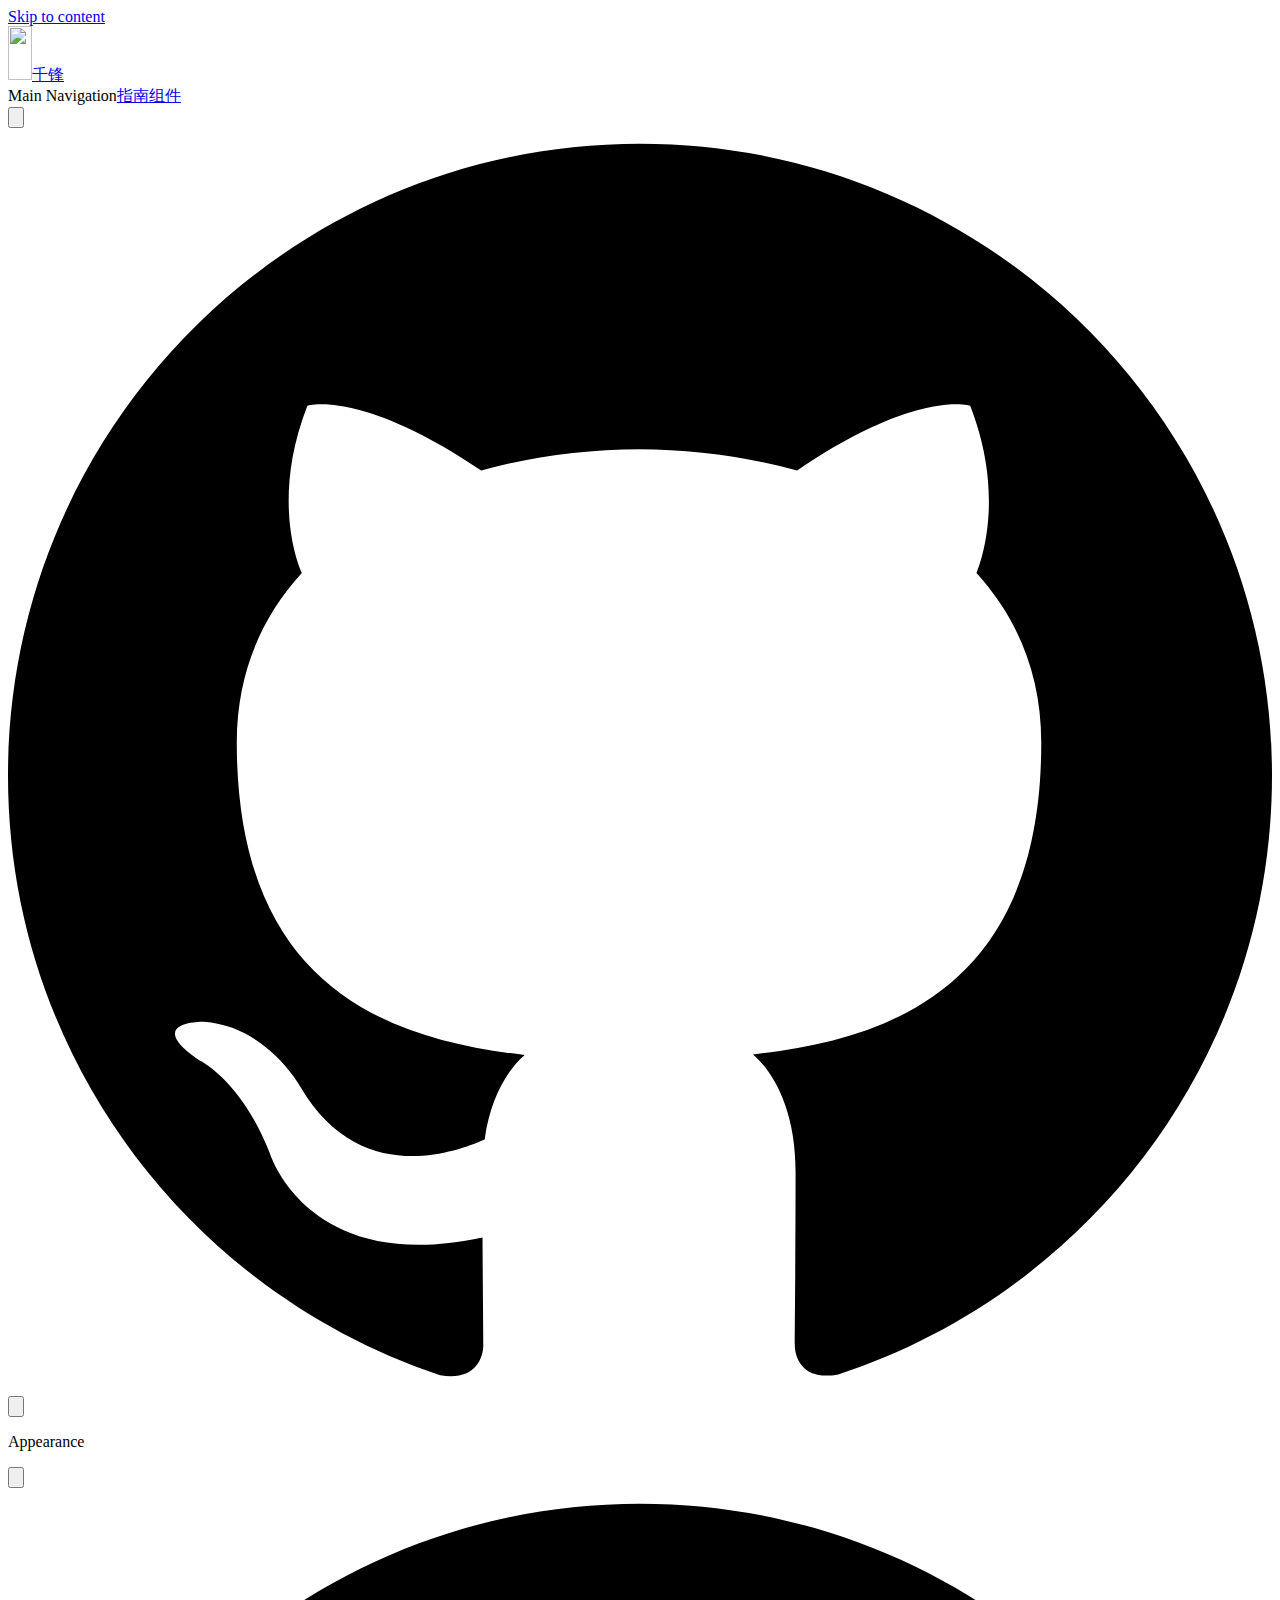
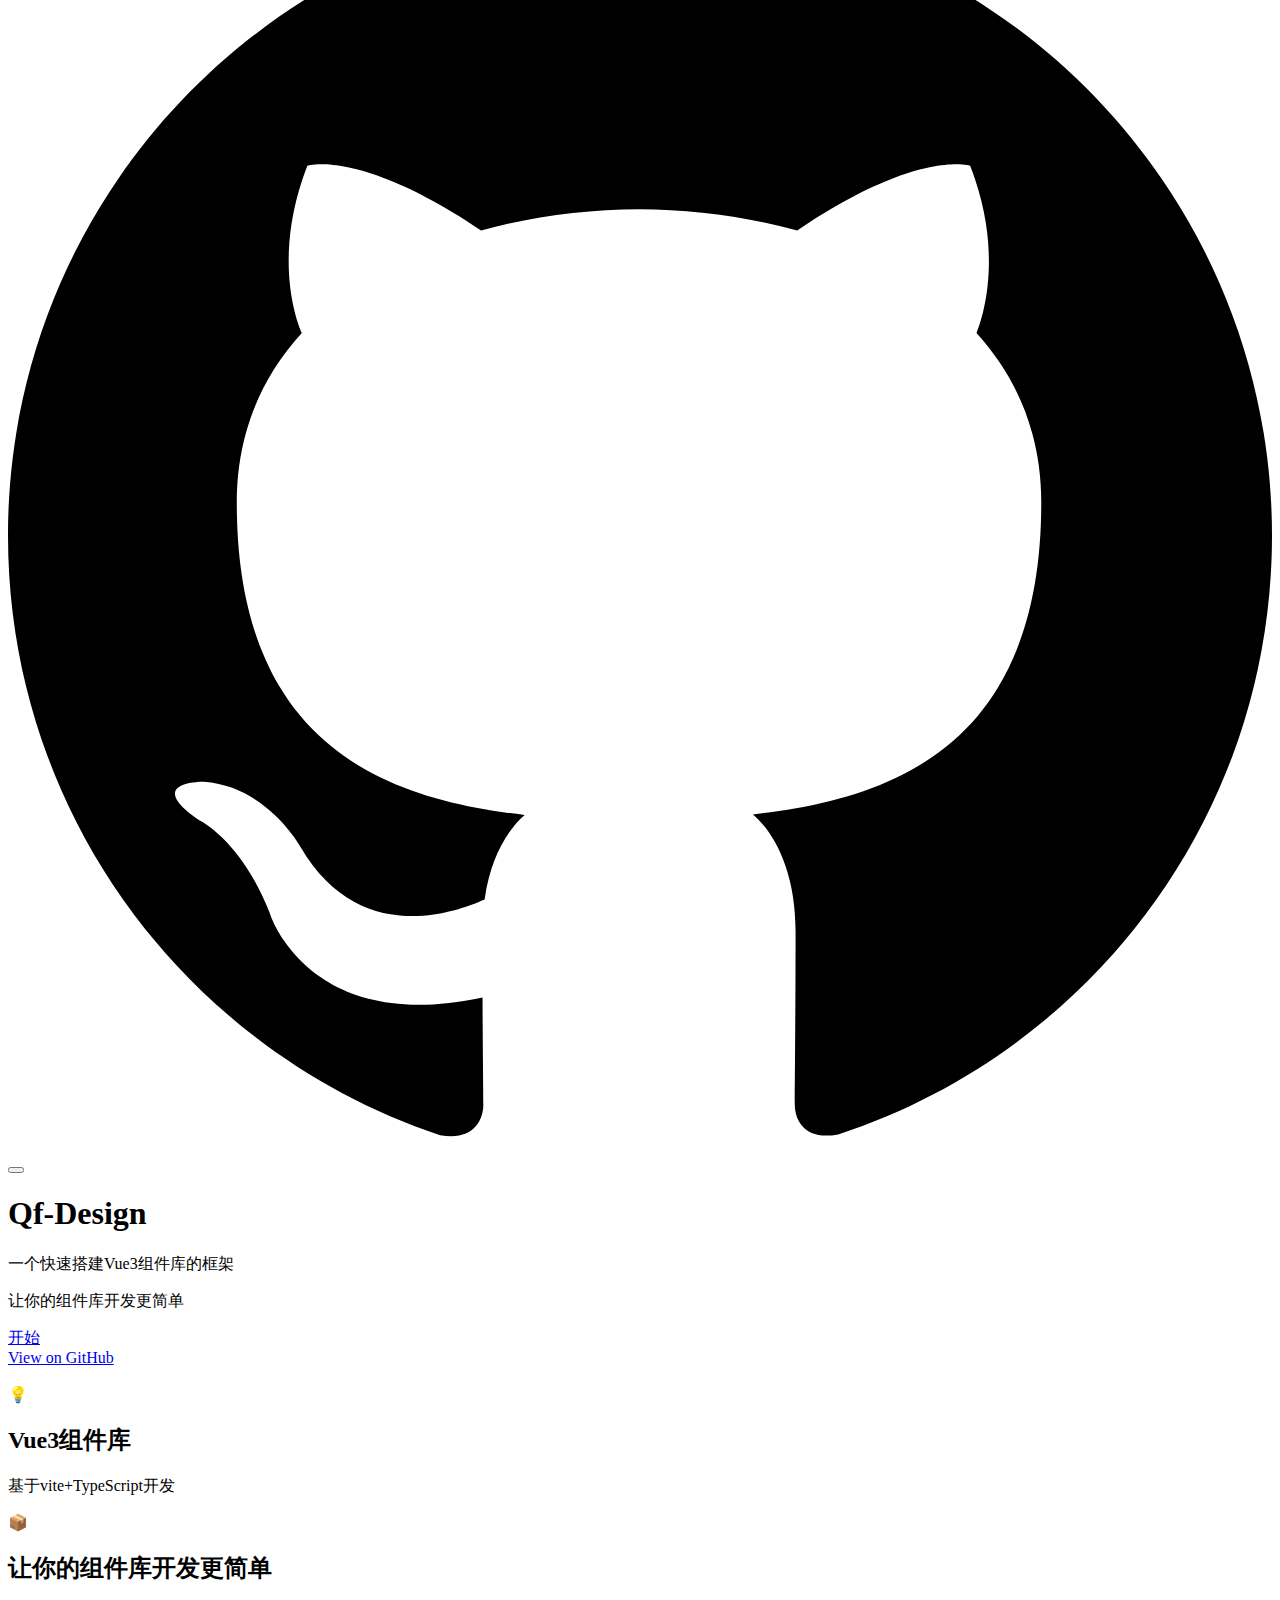
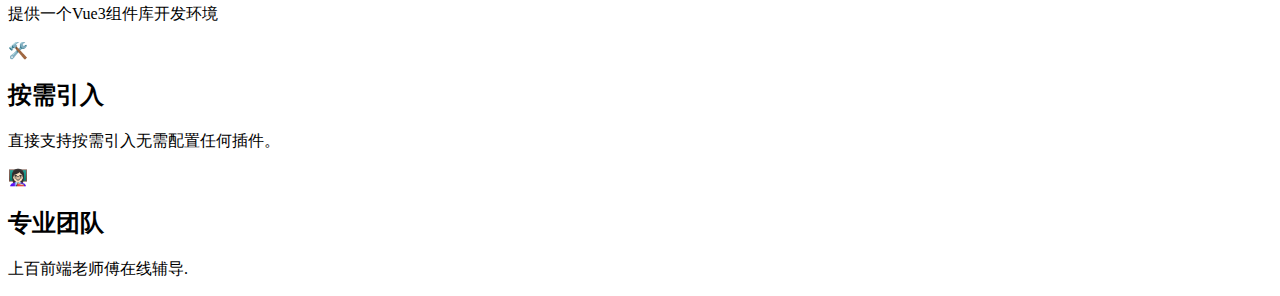
==== commit 575fe494: "deploy" ====
--- a/index.html
+++ b/index.html
@@ -11,13 +11,13 @@
     <link rel="preload" href="/docs/assets/inter-roman-latin.2ed14f66.woff2" as="font" type="font/woff2" crossorigin="">
     <link rel="modulepreload" href="/docs/assets/chunks/framework.ab073e9e.js">
     <link rel="modulepreload" href="/docs/assets/chunks/theme.0a90438f.js">
-    <link rel="modulepreload" href="/docs/assets/index.md.2b18b510.lean.js">
+    <link rel="modulepreload" href="/docs/assets/index.md.2fb4a173.lean.js">
     <link rel="icon" href="/logo2.png">
     <script id="check-dark-light">(()=>{const e=localStorage.getItem("vitepress-theme-appearance")||"",a=window.matchMedia("(prefers-color-scheme: dark)").matches;(!e||e==="auto"?a:e==="dark")&&document.documentElement.classList.add("dark")})();</script>
   </head>
   <body>
-    <div id="app"><div class="Layout" data-v-255ec12d><!--[--><!--]--><!--[--><span tabindex="-1" data-v-ae3e3f51></span><a href="#VPContent" class="VPSkipLink visually-hidden" data-v-ae3e3f51> Skip to content </a><!--]--><!----><header class="VPNav" data-v-255ec12d data-v-7e5bc4a5><div class="VPNavBar top" data-v-7e5bc4a5 data-v-0937f67c><div class="container" data-v-0937f67c><div class="title" data-v-0937f67c><div class="VPNavBarTitle" data-v-0937f67c data-v-86d1bed8><a class="title" href="/docs/" data-v-86d1bed8><!--[--><!--]--><!--[--><img class="VPImage logo" src="/docs/logo2.png" width="24" height="54" alt data-v-8426fc1a><!--]--><!--[-->千锋<!--]--><!--[--><!--]--></a></div></div><div class="content" data-v-0937f67c><div class="curtain" data-v-0937f67c></div><div class="content-body" data-v-0937f67c><!--[--><!--]--><div class="VPNavBarSearch search" style="--vp-meta-key:&#39;Meta&#39;;" data-v-0937f67c><!----></div><nav aria-labelledby="main-nav-aria-label" class="VPNavBarMenu menu" data-v-0937f67c data-v-7f418b0f><span id="main-nav-aria-label" class="visually-hidden" data-v-7f418b0f>Main Navigation</span><!--[--><!--[--><a class="VPLink link VPNavBarMenuLink" href="/docs/guild/installation.html" tabindex="0" data-v-7f418b0f data-v-0b525393><!--[--><span data-v-0b525393>指南</span><!--]--></a><!--]--><!--[--><a class="VPLink link VPNavBarMenuLink" href="/docs/components/button/" tabindex="0" data-v-7f418b0f data-v-0b525393><!--[--><span data-v-0b525393>组件</span><!--]--></a><!--]--><!--]--></nav><!----><div class="VPNavBarAppearance appearance" data-v-0937f67c data-v-f6a63727><button class="VPSwitch VPSwitchAppearance" type="button" role="switch" title="toggle dark mode" aria-checked="false" data-v-f6a63727 data-v-82b282f1 data-v-f3c41672><span class="check" data-v-f3c41672><span class="icon" data-v-f3c41672><!--[--><svg xmlns="http://www.w3.org/2000/svg" aria-hidden="true" focusable="false" viewbox="0 0 24 24" class="sun" data-v-82b282f1><path d="M12,18c-3.3,0-6-2.7-6-6s2.7-6,6-6s6,2.7,6,6S15.3,18,12,18zM12,8c-2.2,0-4,1.8-4,4c0,2.2,1.8,4,4,4c2.2,0,4-1.8,4-4C16,9.8,14.2,8,12,8z"></path><path d="M12,4c-0.6,0-1-0.4-1-1V1c0-0.6,0.4-1,1-1s1,0.4,1,1v2C13,3.6,12.6,4,12,4z"></path><path d="M12,24c-0.6,0-1-0.4-1-1v-2c0-0.6,0.4-1,1-1s1,0.4,1,1v2C13,23.6,12.6,24,12,24z"></path><path d="M5.6,6.6c-0.3,0-0.5-0.1-0.7-0.3L3.5,4.9c-0.4-0.4-0.4-1,0-1.4s1-0.4,1.4,0l1.4,1.4c0.4,0.4,0.4,1,0,1.4C6.2,6.5,5.9,6.6,5.6,6.6z"></path><path d="M19.8,20.8c-0.3,0-0.5-0.1-0.7-0.3l-1.4-1.4c-0.4-0.4-0.4-1,0-1.4s1-0.4,1.4,0l1.4,1.4c0.4,0.4,0.4,1,0,1.4C20.3,20.7,20,20.8,19.8,20.8z"></path><path d="M3,13H1c-0.6,0-1-0.4-1-1s0.4-1,1-1h2c0.6,0,1,0.4,1,1S3.6,13,3,13z"></path><path d="M23,13h-2c-0.6,0-1-0.4-1-1s0.4-1,1-1h2c0.6,0,1,0.4,1,1S23.6,13,23,13z"></path><path d="M4.2,20.8c-0.3,0-0.5-0.1-0.7-0.3c-0.4-0.4-0.4-1,0-1.4l1.4-1.4c0.4-0.4,1-0.4,1.4,0s0.4,1,0,1.4l-1.4,1.4C4.7,20.7,4.5,20.8,4.2,20.8z"></path><path d="M18.4,6.6c-0.3,0-0.5-0.1-0.7-0.3c-0.4-0.4-0.4-1,0-1.4l1.4-1.4c0.4-0.4,1-0.4,1.4,0s0.4,1,0,1.4l-1.4,1.4C18.9,6.5,18.6,6.6,18.4,6.6z"></path></svg><svg xmlns="http://www.w3.org/2000/svg" aria-hidden="true" focusable="false" viewbox="0 0 24 24" class="moon" data-v-82b282f1><path d="M12.1,22c-0.3,0-0.6,0-0.9,0c-5.5-0.5-9.5-5.4-9-10.9c0.4-4.8,4.2-8.6,9-9c0.4,0,0.8,0.2,1,0.5c0.2,0.3,0.2,0.8-0.1,1.1c-2,2.7-1.4,6.4,1.3,8.4c2.1,1.6,5,1.6,7.1,0c0.3-0.2,0.7-0.3,1.1-0.1c0.3,0.2,0.5,0.6,0.5,1c-0.2,2.7-1.5,5.1-3.6,6.8C16.6,21.2,14.4,22,12.1,22zM9.3,4.4c-2.9,1-5,3.6-5.2,6.8c-0.4,4.4,2.8,8.3,7.2,8.7c2.1,0.2,4.2-0.4,5.8-1.8c1.1-0.9,1.9-2.1,2.4-3.4c-2.5,0.9-5.3,0.5-7.5-1.1C9.2,11.4,8.1,7.7,9.3,4.4z"></path></svg><!--]--></span></span></button></div><div class="VPSocialLinks VPNavBarSocialLinks social-links" data-v-0937f67c data-v-0394ad82 data-v-7bc22406><!--[--><a class="VPSocialLink no-icon" href="https://github.com/qf-design-test/qf-design-test/tree/main" aria-label="github" target="_blank" rel="noopener" data-v-7bc22406 data-v-f80f8133><svg role="img" viewBox="0 0 24 24" xmlns="http://www.w3.org/2000/svg"><title>GitHub</title><path d="M12 .297c-6.63 0-12 5.373-12 12 0 5.303 3.438 9.8 8.205 11.385.6.113.82-.258.82-.577 0-.285-.01-1.04-.015-2.04-3.338.724-4.042-1.61-4.042-1.61C4.422 18.07 3.633 17.7 3.633 17.7c-1.087-.744.084-.729.084-.729 1.205.084 1.838 1.236 1.838 1.236 1.07 1.835 2.809 1.305 3.495.998.108-.776.417-1.305.76-1.605-2.665-.3-5.466-1.332-5.466-5.93 0-1.31.465-2.38 1.235-3.22-.135-.303-.54-1.523.105-3.176 0 0 1.005-.322 3.3 1.23.96-.267 1.98-.399 3-.405 1.02.006 2.04.138 3 .405 2.28-1.552 3.285-1.23 3.285-1.23.645 1.653.24 2.873.12 3.176.765.84 1.23 1.91 1.23 3.22 0 4.61-2.805 5.625-5.475 5.92.42.36.81 1.096.81 2.22 0 1.606-.015 2.896-.015 3.286 0 .315.21.69.825.57C20.565 22.092 24 17.592 24 12.297c0-6.627-5.373-12-12-12"/></svg></a><!--]--></div><div class="VPFlyout VPNavBarExtra extra" data-v-0937f67c data-v-40855f84 data-v-a7b5672a><button type="button" class="button" aria-haspopup="true" aria-expanded="false" aria-label="extra navigation" data-v-a7b5672a><svg xmlns="http://www.w3.org/2000/svg" aria-hidden="true" focusable="false" viewbox="0 0 24 24" class="icon" data-v-a7b5672a><circle cx="12" cy="12" r="2"></circle><circle cx="19" cy="12" r="2"></circle><circle cx="5" cy="12" r="2"></circle></svg></button><div class="menu" data-v-a7b5672a><div class="VPMenu" data-v-a7b5672a data-v-e7ea1737><!----><!--[--><!--[--><!----><div class="group" data-v-40855f84><div class="item appearance" data-v-40855f84><p class="label" data-v-40855f84>Appearance</p><div class="appearance-action" data-v-40855f84><button class="VPSwitch VPSwitchAppearance" type="button" role="switch" title="toggle dark mode" aria-checked="false" data-v-40855f84 data-v-82b282f1 data-v-f3c41672><span class="check" data-v-f3c41672><span class="icon" data-v-f3c41672><!--[--><svg xmlns="http://www.w3.org/2000/svg" aria-hidden="true" focusable="false" viewbox="0 0 24 24" class="sun" data-v-82b282f1><path d="M12,18c-3.3,0-6-2.7-6-6s2.7-6,6-6s6,2.7,6,6S15.3,18,12,18zM12,8c-2.2,0-4,1.8-4,4c0,2.2,1.8,4,4,4c2.2,0,4-1.8,4-4C16,9.8,14.2,8,12,8z"></path><path d="M12,4c-0.6,0-1-0.4-1-1V1c0-0.6,0.4-1,1-1s1,0.4,1,1v2C13,3.6,12.6,4,12,4z"></path><path d="M12,24c-0.6,0-1-0.4-1-1v-2c0-0.6,0.4-1,1-1s1,0.4,1,1v2C13,23.6,12.6,24,12,24z"></path><path d="M5.6,6.6c-0.3,0-0.5-0.1-0.7-0.3L3.5,4.9c-0.4-0.4-0.4-1,0-1.4s1-0.4,1.4,0l1.4,1.4c0.4,0.4,0.4,1,0,1.4C6.2,6.5,5.9,6.6,5.6,6.6z"></path><path d="M19.8,20.8c-0.3,0-0.5-0.1-0.7-0.3l-1.4-1.4c-0.4-0.4-0.4-1,0-1.4s1-0.4,1.4,0l1.4,1.4c0.4,0.4,0.4,1,0,1.4C20.3,20.7,20,20.8,19.8,20.8z"></path><path d="M3,13H1c-0.6,0-1-0.4-1-1s0.4-1,1-1h2c0.6,0,1,0.4,1,1S3.6,13,3,13z"></path><path d="M23,13h-2c-0.6,0-1-0.4-1-1s0.4-1,1-1h2c0.6,0,1,0.4,1,1S23.6,13,23,13z"></path><path d="M4.2,20.8c-0.3,0-0.5-0.1-0.7-0.3c-0.4-0.4-0.4-1,0-1.4l1.4-1.4c0.4-0.4,1-0.4,1.4,0s0.4,1,0,1.4l-1.4,1.4C4.7,20.7,4.5,20.8,4.2,20.8z"></path><path d="M18.4,6.6c-0.3,0-0.5-0.1-0.7-0.3c-0.4-0.4-0.4-1,0-1.4l1.4-1.4c0.4-0.4,1-0.4,1.4,0s0.4,1,0,1.4l-1.4,1.4C18.9,6.5,18.6,6.6,18.4,6.6z"></path></svg><svg xmlns="http://www.w3.org/2000/svg" aria-hidden="true" focusable="false" viewbox="0 0 24 24" class="moon" data-v-82b282f1><path d="M12.1,22c-0.3,0-0.6,0-0.9,0c-5.5-0.5-9.5-5.4-9-10.9c0.4-4.8,4.2-8.6,9-9c0.4,0,0.8,0.2,1,0.5c0.2,0.3,0.2,0.8-0.1,1.1c-2,2.7-1.4,6.4,1.3,8.4c2.1,1.6,5,1.6,7.1,0c0.3-0.2,0.7-0.3,1.1-0.1c0.3,0.2,0.5,0.6,0.5,1c-0.2,2.7-1.5,5.1-3.6,6.8C16.6,21.2,14.4,22,12.1,22zM9.3,4.4c-2.9,1-5,3.6-5.2,6.8c-0.4,4.4,2.8,8.3,7.2,8.7c2.1,0.2,4.2-0.4,5.8-1.8c1.1-0.9,1.9-2.1,2.4-3.4c-2.5,0.9-5.3,0.5-7.5-1.1C9.2,11.4,8.1,7.7,9.3,4.4z"></path></svg><!--]--></span></span></button></div></div></div><div class="group" data-v-40855f84><div class="item social-links" data-v-40855f84><div class="VPSocialLinks social-links-list" data-v-40855f84 data-v-7bc22406><!--[--><a class="VPSocialLink no-icon" href="https://github.com/qf-design-test/qf-design-test/tree/main" aria-label="github" target="_blank" rel="noopener" data-v-7bc22406 data-v-f80f8133><svg role="img" viewBox="0 0 24 24" xmlns="http://www.w3.org/2000/svg"><title>GitHub</title><path d="M12 .297c-6.63 0-12 5.373-12 12 0 5.303 3.438 9.8 8.205 11.385.6.113.82-.258.82-.577 0-.285-.01-1.04-.015-2.04-3.338.724-4.042-1.61-4.042-1.61C4.422 18.07 3.633 17.7 3.633 17.7c-1.087-.744.084-.729.084-.729 1.205.084 1.838 1.236 1.838 1.236 1.07 1.835 2.809 1.305 3.495.998.108-.776.417-1.305.76-1.605-2.665-.3-5.466-1.332-5.466-5.93 0-1.31.465-2.38 1.235-3.22-.135-.303-.54-1.523.105-3.176 0 0 1.005-.322 3.3 1.23.96-.267 1.98-.399 3-.405 1.02.006 2.04.138 3 .405 2.28-1.552 3.285-1.23 3.285-1.23.645 1.653.24 2.873.12 3.176.765.84 1.23 1.91 1.23 3.22 0 4.61-2.805 5.625-5.475 5.92.42.36.81 1.096.81 2.22 0 1.606-.015 2.896-.015 3.286 0 .315.21.69.825.57C20.565 22.092 24 17.592 24 12.297c0-6.627-5.373-12-12-12"/></svg></a><!--]--></div></div></div><!--]--><!--]--></div></div></div><!--[--><!--]--><button type="button" class="VPNavBarHamburger hamburger" aria-label="mobile navigation" aria-expanded="false" aria-controls="VPNavScreen" data-v-0937f67c data-v-e5dd9c1c><span class="container" data-v-e5dd9c1c><span class="top" data-v-e5dd9c1c></span><span class="middle" data-v-e5dd9c1c></span><span class="bottom" data-v-e5dd9c1c></span></span></button></div></div></div></div><!----></header><!----><!----><div class="VPContent is-home" id="VPContent" data-v-255ec12d data-v-669faec9><div class="VPHome" data-v-669faec9 data-v-d82743a8><!--[--><!--]--><div class="VPHero has-image VPHomeHero" data-v-d82743a8 data-v-da5d1713><div class="container" data-v-da5d1713><div class="main" data-v-da5d1713><!--[--><h1 class="name" data-v-da5d1713><span class="clip" data-v-da5d1713>Qf-Design</span></h1><p class="text" data-v-da5d1713>一个快速搭建Vue3组件库的框架</p><p class="tagline" data-v-da5d1713>让你的组件库开发更简单</p><!--]--><div class="actions" data-v-da5d1713><!--[--><div class="action" data-v-da5d1713><a class="VPButton medium brand" href="/docs/guild/installation.html" data-v-da5d1713 data-v-567ba664>开始</a></div><div class="action" data-v-da5d1713><a class="VPButton medium alt" href="https://github.com/qf-design-test/qf-design-test/tree/main" target="_blank" rel="noreferrer" data-v-da5d1713 data-v-567ba664>View on GitHub</a></div><!--]--></div></div><div class="image" data-v-da5d1713><div class="image-container" data-v-da5d1713><div class="image-bg" data-v-da5d1713></div><!--[--><!--[--><img class="VPImage image-src" src="/docs/logo2.png" alt data-v-8426fc1a><!--]--><!--]--></div></div></div></div><!--[--><!--]--><!--[--><!--]--><div class="VPFeatures VPHomeFeatures" data-v-d82743a8 data-v-39646fad><div class="container" data-v-39646fad><div class="items" data-v-39646fad><!--[--><div class="grid-4 item" data-v-39646fad><div class="VPLink no-icon VPFeature" data-v-39646fad data-v-33086751><!--[--><article class="box" data-v-33086751><div class="icon" data-v-33086751>💡</div><h2 class="title" data-v-33086751>Vue3组件库</h2><p class="details" data-v-33086751>基于vite+TypeScript开发</p><!----></article><!--]--></div></div><div class="grid-4 item" data-v-39646fad><div class="VPLink no-icon VPFeature" data-v-39646fad data-v-33086751><!--[--><article class="box" data-v-33086751><div class="icon" data-v-33086751>📦</div><h2 class="title" data-v-33086751>让你的组件库开发更简单</h2><p class="details" data-v-33086751>提供一个Vue3组件库开发环境</p><!----></article><!--]--></div></div><div class="grid-4 item" data-v-39646fad><div class="VPLink no-icon VPFeature" data-v-39646fad data-v-33086751><!--[--><article class="box" data-v-33086751><div class="icon" data-v-33086751>🛠️</div><h2 class="title" data-v-33086751>按需引入</h2><p class="details" data-v-33086751>直接支持按需引入无需配置任何插件。</p><!----></article><!--]--></div></div><div class="grid-4 item" data-v-39646fad><div class="VPLink no-icon VPFeature" data-v-39646fad data-v-33086751><!--[--><article class="box" data-v-33086751><div class="icon" data-v-33086751>👩🏻‍🏫</div><h2 class="title" data-v-33086751>专业团队</h2><p class="details" data-v-33086751>100名前端团队在线辅导.</p><!----></article><!--]--></div></div><!--]--></div></div></div><!--[--><!--]--><div style="position:relative;" data-v-d82743a8><div></div></div></div></div><!----><!--[--><!--]--></div></div>
-    <script>window.__VP_HASH_MAP__=JSON.parse("{\"index.md\":\"2b18b510\",\"components_button_index.md\":\"c9f81a16\",\"guild_index.md\":\"e2439c3f\",\"guild_installation.md\":\"bb742f5a\"}");window.__VP_SITE_DATA__=JSON.parse("{\"lang\":\"en-US\",\"dir\":\"ltr\",\"title\":\"VitePress\",\"description\":\"A VitePress site\",\"base\":\"/docs/\",\"head\":[],\"appearance\":true,\"themeConfig\":{\"logo\":{\"src\":\"/logo2.png\",\"width\":24,\"height\":54},\"siteTitle\":\"千锋\",\"nav\":[{\"text\":\"指南\",\"link\":\"/guild/installation\"},{\"text\":\"组件\",\"link\":\"/components/button/\"}],\"sidebar\":{\"/guild/\":[{\"text\":\"基础\",\"items\":[{\"text\":\"安装\",\"link\":\"/guild/installation\"},{\"text\":\"快速开始\",\"link\":\"/guild/quickstart\"}]},{\"text\":\"进阶\",\"items\":[{\"text\":\"xx\",\"link\":\"/xx\"}]}],\"/components/\":[{\"text\":\"基础组件\",\"items\":[{\"text\":\"Button\",\"link\":\"/components/button\"}]}]},\"socialLinks\":[{\"icon\":\"github\",\"link\":\"https://github.com/qf-design-test/qf-design-test/tree/main\"}]},\"locales\":{},\"scrollOffset\":90,\"cleanUrls\":false}");</script>
+    <div id="app"><div class="Layout" data-v-255ec12d><!--[--><!--]--><!--[--><span tabindex="-1" data-v-ae3e3f51></span><a href="#VPContent" class="VPSkipLink visually-hidden" data-v-ae3e3f51> Skip to content </a><!--]--><!----><header class="VPNav" data-v-255ec12d data-v-7e5bc4a5><div class="VPNavBar top" data-v-7e5bc4a5 data-v-0937f67c><div class="container" data-v-0937f67c><div class="title" data-v-0937f67c><div class="VPNavBarTitle" data-v-0937f67c data-v-86d1bed8><a class="title" href="/docs/" data-v-86d1bed8><!--[--><!--]--><!--[--><img class="VPImage logo" src="/docs/logo2.png" width="24" height="54" alt data-v-8426fc1a><!--]--><!--[-->千锋<!--]--><!--[--><!--]--></a></div></div><div class="content" data-v-0937f67c><div class="curtain" data-v-0937f67c></div><div class="content-body" data-v-0937f67c><!--[--><!--]--><div class="VPNavBarSearch search" style="--vp-meta-key:&#39;Meta&#39;;" data-v-0937f67c><!----></div><nav aria-labelledby="main-nav-aria-label" class="VPNavBarMenu menu" data-v-0937f67c data-v-7f418b0f><span id="main-nav-aria-label" class="visually-hidden" data-v-7f418b0f>Main Navigation</span><!--[--><!--[--><a class="VPLink link VPNavBarMenuLink" href="/docs/guild/installation.html" tabindex="0" data-v-7f418b0f data-v-0b525393><!--[--><span data-v-0b525393>指南</span><!--]--></a><!--]--><!--[--><a class="VPLink link VPNavBarMenuLink" href="/docs/components/button/" tabindex="0" data-v-7f418b0f data-v-0b525393><!--[--><span data-v-0b525393>组件</span><!--]--></a><!--]--><!--]--></nav><!----><div class="VPNavBarAppearance appearance" data-v-0937f67c data-v-f6a63727><button class="VPSwitch VPSwitchAppearance" type="button" role="switch" title="toggle dark mode" aria-checked="false" data-v-f6a63727 data-v-82b282f1 data-v-f3c41672><span class="check" data-v-f3c41672><span class="icon" data-v-f3c41672><!--[--><svg xmlns="http://www.w3.org/2000/svg" aria-hidden="true" focusable="false" viewbox="0 0 24 24" class="sun" data-v-82b282f1><path d="M12,18c-3.3,0-6-2.7-6-6s2.7-6,6-6s6,2.7,6,6S15.3,18,12,18zM12,8c-2.2,0-4,1.8-4,4c0,2.2,1.8,4,4,4c2.2,0,4-1.8,4-4C16,9.8,14.2,8,12,8z"></path><path d="M12,4c-0.6,0-1-0.4-1-1V1c0-0.6,0.4-1,1-1s1,0.4,1,1v2C13,3.6,12.6,4,12,4z"></path><path d="M12,24c-0.6,0-1-0.4-1-1v-2c0-0.6,0.4-1,1-1s1,0.4,1,1v2C13,23.6,12.6,24,12,24z"></path><path d="M5.6,6.6c-0.3,0-0.5-0.1-0.7-0.3L3.5,4.9c-0.4-0.4-0.4-1,0-1.4s1-0.4,1.4,0l1.4,1.4c0.4,0.4,0.4,1,0,1.4C6.2,6.5,5.9,6.6,5.6,6.6z"></path><path d="M19.8,20.8c-0.3,0-0.5-0.1-0.7-0.3l-1.4-1.4c-0.4-0.4-0.4-1,0-1.4s1-0.4,1.4,0l1.4,1.4c0.4,0.4,0.4,1,0,1.4C20.3,20.7,20,20.8,19.8,20.8z"></path><path d="M3,13H1c-0.6,0-1-0.4-1-1s0.4-1,1-1h2c0.6,0,1,0.4,1,1S3.6,13,3,13z"></path><path d="M23,13h-2c-0.6,0-1-0.4-1-1s0.4-1,1-1h2c0.6,0,1,0.4,1,1S23.6,13,23,13z"></path><path d="M4.2,20.8c-0.3,0-0.5-0.1-0.7-0.3c-0.4-0.4-0.4-1,0-1.4l1.4-1.4c0.4-0.4,1-0.4,1.4,0s0.4,1,0,1.4l-1.4,1.4C4.7,20.7,4.5,20.8,4.2,20.8z"></path><path d="M18.4,6.6c-0.3,0-0.5-0.1-0.7-0.3c-0.4-0.4-0.4-1,0-1.4l1.4-1.4c0.4-0.4,1-0.4,1.4,0s0.4,1,0,1.4l-1.4,1.4C18.9,6.5,18.6,6.6,18.4,6.6z"></path></svg><svg xmlns="http://www.w3.org/2000/svg" aria-hidden="true" focusable="false" viewbox="0 0 24 24" class="moon" data-v-82b282f1><path d="M12.1,22c-0.3,0-0.6,0-0.9,0c-5.5-0.5-9.5-5.4-9-10.9c0.4-4.8,4.2-8.6,9-9c0.4,0,0.8,0.2,1,0.5c0.2,0.3,0.2,0.8-0.1,1.1c-2,2.7-1.4,6.4,1.3,8.4c2.1,1.6,5,1.6,7.1,0c0.3-0.2,0.7-0.3,1.1-0.1c0.3,0.2,0.5,0.6,0.5,1c-0.2,2.7-1.5,5.1-3.6,6.8C16.6,21.2,14.4,22,12.1,22zM9.3,4.4c-2.9,1-5,3.6-5.2,6.8c-0.4,4.4,2.8,8.3,7.2,8.7c2.1,0.2,4.2-0.4,5.8-1.8c1.1-0.9,1.9-2.1,2.4-3.4c-2.5,0.9-5.3,0.5-7.5-1.1C9.2,11.4,8.1,7.7,9.3,4.4z"></path></svg><!--]--></span></span></button></div><div class="VPSocialLinks VPNavBarSocialLinks social-links" data-v-0937f67c data-v-0394ad82 data-v-7bc22406><!--[--><a class="VPSocialLink no-icon" href="https://github.com/qf-design-test/qf-design-test/tree/main" aria-label="github" target="_blank" rel="noopener" data-v-7bc22406 data-v-f80f8133><svg role="img" viewBox="0 0 24 24" xmlns="http://www.w3.org/2000/svg"><title>GitHub</title><path d="M12 .297c-6.63 0-12 5.373-12 12 0 5.303 3.438 9.8 8.205 11.385.6.113.82-.258.82-.577 0-.285-.01-1.04-.015-2.04-3.338.724-4.042-1.61-4.042-1.61C4.422 18.07 3.633 17.7 3.633 17.7c-1.087-.744.084-.729.084-.729 1.205.084 1.838 1.236 1.838 1.236 1.07 1.835 2.809 1.305 3.495.998.108-.776.417-1.305.76-1.605-2.665-.3-5.466-1.332-5.466-5.93 0-1.31.465-2.38 1.235-3.22-.135-.303-.54-1.523.105-3.176 0 0 1.005-.322 3.3 1.23.96-.267 1.98-.399 3-.405 1.02.006 2.04.138 3 .405 2.28-1.552 3.285-1.23 3.285-1.23.645 1.653.24 2.873.12 3.176.765.84 1.23 1.91 1.23 3.22 0 4.61-2.805 5.625-5.475 5.92.42.36.81 1.096.81 2.22 0 1.606-.015 2.896-.015 3.286 0 .315.21.69.825.57C20.565 22.092 24 17.592 24 12.297c0-6.627-5.373-12-12-12"/></svg></a><!--]--></div><div class="VPFlyout VPNavBarExtra extra" data-v-0937f67c data-v-40855f84 data-v-a7b5672a><button type="button" class="button" aria-haspopup="true" aria-expanded="false" aria-label="extra navigation" data-v-a7b5672a><svg xmlns="http://www.w3.org/2000/svg" aria-hidden="true" focusable="false" viewbox="0 0 24 24" class="icon" data-v-a7b5672a><circle cx="12" cy="12" r="2"></circle><circle cx="19" cy="12" r="2"></circle><circle cx="5" cy="12" r="2"></circle></svg></button><div class="menu" data-v-a7b5672a><div class="VPMenu" data-v-a7b5672a data-v-e7ea1737><!----><!--[--><!--[--><!----><div class="group" data-v-40855f84><div class="item appearance" data-v-40855f84><p class="label" data-v-40855f84>Appearance</p><div class="appearance-action" data-v-40855f84><button class="VPSwitch VPSwitchAppearance" type="button" role="switch" title="toggle dark mode" aria-checked="false" data-v-40855f84 data-v-82b282f1 data-v-f3c41672><span class="check" data-v-f3c41672><span class="icon" data-v-f3c41672><!--[--><svg xmlns="http://www.w3.org/2000/svg" aria-hidden="true" focusable="false" viewbox="0 0 24 24" class="sun" data-v-82b282f1><path d="M12,18c-3.3,0-6-2.7-6-6s2.7-6,6-6s6,2.7,6,6S15.3,18,12,18zM12,8c-2.2,0-4,1.8-4,4c0,2.2,1.8,4,4,4c2.2,0,4-1.8,4-4C16,9.8,14.2,8,12,8z"></path><path d="M12,4c-0.6,0-1-0.4-1-1V1c0-0.6,0.4-1,1-1s1,0.4,1,1v2C13,3.6,12.6,4,12,4z"></path><path d="M12,24c-0.6,0-1-0.4-1-1v-2c0-0.6,0.4-1,1-1s1,0.4,1,1v2C13,23.6,12.6,24,12,24z"></path><path d="M5.6,6.6c-0.3,0-0.5-0.1-0.7-0.3L3.5,4.9c-0.4-0.4-0.4-1,0-1.4s1-0.4,1.4,0l1.4,1.4c0.4,0.4,0.4,1,0,1.4C6.2,6.5,5.9,6.6,5.6,6.6z"></path><path d="M19.8,20.8c-0.3,0-0.5-0.1-0.7-0.3l-1.4-1.4c-0.4-0.4-0.4-1,0-1.4s1-0.4,1.4,0l1.4,1.4c0.4,0.4,0.4,1,0,1.4C20.3,20.7,20,20.8,19.8,20.8z"></path><path d="M3,13H1c-0.6,0-1-0.4-1-1s0.4-1,1-1h2c0.6,0,1,0.4,1,1S3.6,13,3,13z"></path><path d="M23,13h-2c-0.6,0-1-0.4-1-1s0.4-1,1-1h2c0.6,0,1,0.4,1,1S23.6,13,23,13z"></path><path d="M4.2,20.8c-0.3,0-0.5-0.1-0.7-0.3c-0.4-0.4-0.4-1,0-1.4l1.4-1.4c0.4-0.4,1-0.4,1.4,0s0.4,1,0,1.4l-1.4,1.4C4.7,20.7,4.5,20.8,4.2,20.8z"></path><path d="M18.4,6.6c-0.3,0-0.5-0.1-0.7-0.3c-0.4-0.4-0.4-1,0-1.4l1.4-1.4c0.4-0.4,1-0.4,1.4,0s0.4,1,0,1.4l-1.4,1.4C18.9,6.5,18.6,6.6,18.4,6.6z"></path></svg><svg xmlns="http://www.w3.org/2000/svg" aria-hidden="true" focusable="false" viewbox="0 0 24 24" class="moon" data-v-82b282f1><path d="M12.1,22c-0.3,0-0.6,0-0.9,0c-5.5-0.5-9.5-5.4-9-10.9c0.4-4.8,4.2-8.6,9-9c0.4,0,0.8,0.2,1,0.5c0.2,0.3,0.2,0.8-0.1,1.1c-2,2.7-1.4,6.4,1.3,8.4c2.1,1.6,5,1.6,7.1,0c0.3-0.2,0.7-0.3,1.1-0.1c0.3,0.2,0.5,0.6,0.5,1c-0.2,2.7-1.5,5.1-3.6,6.8C16.6,21.2,14.4,22,12.1,22zM9.3,4.4c-2.9,1-5,3.6-5.2,6.8c-0.4,4.4,2.8,8.3,7.2,8.7c2.1,0.2,4.2-0.4,5.8-1.8c1.1-0.9,1.9-2.1,2.4-3.4c-2.5,0.9-5.3,0.5-7.5-1.1C9.2,11.4,8.1,7.7,9.3,4.4z"></path></svg><!--]--></span></span></button></div></div></div><div class="group" data-v-40855f84><div class="item social-links" data-v-40855f84><div class="VPSocialLinks social-links-list" data-v-40855f84 data-v-7bc22406><!--[--><a class="VPSocialLink no-icon" href="https://github.com/qf-design-test/qf-design-test/tree/main" aria-label="github" target="_blank" rel="noopener" data-v-7bc22406 data-v-f80f8133><svg role="img" viewBox="0 0 24 24" xmlns="http://www.w3.org/2000/svg"><title>GitHub</title><path d="M12 .297c-6.63 0-12 5.373-12 12 0 5.303 3.438 9.8 8.205 11.385.6.113.82-.258.82-.577 0-.285-.01-1.04-.015-2.04-3.338.724-4.042-1.61-4.042-1.61C4.422 18.07 3.633 17.7 3.633 17.7c-1.087-.744.084-.729.084-.729 1.205.084 1.838 1.236 1.838 1.236 1.07 1.835 2.809 1.305 3.495.998.108-.776.417-1.305.76-1.605-2.665-.3-5.466-1.332-5.466-5.93 0-1.31.465-2.38 1.235-3.22-.135-.303-.54-1.523.105-3.176 0 0 1.005-.322 3.3 1.23.96-.267 1.98-.399 3-.405 1.02.006 2.04.138 3 .405 2.28-1.552 3.285-1.23 3.285-1.23.645 1.653.24 2.873.12 3.176.765.84 1.23 1.91 1.23 3.22 0 4.61-2.805 5.625-5.475 5.92.42.36.81 1.096.81 2.22 0 1.606-.015 2.896-.015 3.286 0 .315.21.69.825.57C20.565 22.092 24 17.592 24 12.297c0-6.627-5.373-12-12-12"/></svg></a><!--]--></div></div></div><!--]--><!--]--></div></div></div><!--[--><!--]--><button type="button" class="VPNavBarHamburger hamburger" aria-label="mobile navigation" aria-expanded="false" aria-controls="VPNavScreen" data-v-0937f67c data-v-e5dd9c1c><span class="container" data-v-e5dd9c1c><span class="top" data-v-e5dd9c1c></span><span class="middle" data-v-e5dd9c1c></span><span class="bottom" data-v-e5dd9c1c></span></span></button></div></div></div></div><!----></header><!----><!----><div class="VPContent is-home" id="VPContent" data-v-255ec12d data-v-669faec9><div class="VPHome" data-v-669faec9 data-v-d82743a8><!--[--><!--]--><div class="VPHero has-image VPHomeHero" data-v-d82743a8 data-v-da5d1713><div class="container" data-v-da5d1713><div class="main" data-v-da5d1713><!--[--><h1 class="name" data-v-da5d1713><span class="clip" data-v-da5d1713>Qf-Design</span></h1><p class="text" data-v-da5d1713>一个快速搭建Vue3组件库的框架</p><p class="tagline" data-v-da5d1713>让你的组件库开发更简单</p><!--]--><div class="actions" data-v-da5d1713><!--[--><div class="action" data-v-da5d1713><a class="VPButton medium brand" href="/docs/guild/installation.html" data-v-da5d1713 data-v-567ba664>开始</a></div><div class="action" data-v-da5d1713><a class="VPButton medium alt" href="https://github.com/qf-design-test/qf-design-test/tree/main" target="_blank" rel="noreferrer" data-v-da5d1713 data-v-567ba664>View on GitHub</a></div><!--]--></div></div><div class="image" data-v-da5d1713><div class="image-container" data-v-da5d1713><div class="image-bg" data-v-da5d1713></div><!--[--><!--[--><img class="VPImage image-src" src="/docs/logo2.png" alt data-v-8426fc1a><!--]--><!--]--></div></div></div></div><!--[--><!--]--><!--[--><!--]--><div class="VPFeatures VPHomeFeatures" data-v-d82743a8 data-v-39646fad><div class="container" data-v-39646fad><div class="items" data-v-39646fad><!--[--><div class="grid-4 item" data-v-39646fad><div class="VPLink no-icon VPFeature" data-v-39646fad data-v-33086751><!--[--><article class="box" data-v-33086751><div class="icon" data-v-33086751>💡</div><h2 class="title" data-v-33086751>Vue3组件库</h2><p class="details" data-v-33086751>基于vite+TypeScript开发</p><!----></article><!--]--></div></div><div class="grid-4 item" data-v-39646fad><div class="VPLink no-icon VPFeature" data-v-39646fad data-v-33086751><!--[--><article class="box" data-v-33086751><div class="icon" data-v-33086751>📦</div><h2 class="title" data-v-33086751>让你的组件库开发更简单</h2><p class="details" data-v-33086751>提供一个Vue3组件库开发环境</p><!----></article><!--]--></div></div><div class="grid-4 item" data-v-39646fad><div class="VPLink no-icon VPFeature" data-v-39646fad data-v-33086751><!--[--><article class="box" data-v-33086751><div class="icon" data-v-33086751>🛠️</div><h2 class="title" data-v-33086751>按需引入</h2><p class="details" data-v-33086751>直接支持按需引入无需配置任何插件。</p><!----></article><!--]--></div></div><div class="grid-4 item" data-v-39646fad><div class="VPLink no-icon VPFeature" data-v-39646fad data-v-33086751><!--[--><article class="box" data-v-33086751><div class="icon" data-v-33086751>👩🏻‍🏫</div><h2 class="title" data-v-33086751>专业团队</h2><p class="details" data-v-33086751>上百前端老师傅在线辅导.</p><!----></article><!--]--></div></div><!--]--></div></div></div><!--[--><!--]--><div style="position:relative;" data-v-d82743a8><div></div></div></div></div><!----><!--[--><!--]--></div></div>
+    <script>window.__VP_HASH_MAP__=JSON.parse("{\"guild_installation.md\":\"bb742f5a\",\"components_button_index.md\":\"c9f81a16\",\"index.md\":\"2fb4a173\",\"guild_index.md\":\"e2439c3f\"}");window.__VP_SITE_DATA__=JSON.parse("{\"lang\":\"en-US\",\"dir\":\"ltr\",\"title\":\"VitePress\",\"description\":\"A VitePress site\",\"base\":\"/docs/\",\"head\":[],\"appearance\":true,\"themeConfig\":{\"logo\":{\"src\":\"/logo2.png\",\"width\":24,\"height\":54},\"siteTitle\":\"千锋\",\"nav\":[{\"text\":\"指南\",\"link\":\"/guild/installation\"},{\"text\":\"组件\",\"link\":\"/components/button/\"}],\"sidebar\":{\"/guild/\":[{\"text\":\"基础\",\"items\":[{\"text\":\"安装\",\"link\":\"/guild/installation\"},{\"text\":\"快速开始\",\"link\":\"/guild/quickstart\"}]},{\"text\":\"进阶\",\"items\":[{\"text\":\"xx\",\"link\":\"/xx\"}]}],\"/components/\":[{\"text\":\"基础组件\",\"items\":[{\"text\":\"Button\",\"link\":\"/components/button\"}]}]},\"socialLinks\":[{\"icon\":\"github\",\"link\":\"https://github.com/qf-design-test/qf-design-test/tree/main\"}]},\"locales\":{},\"scrollOffset\":90,\"cleanUrls\":false}");</script>
     
   </body>
 </html>